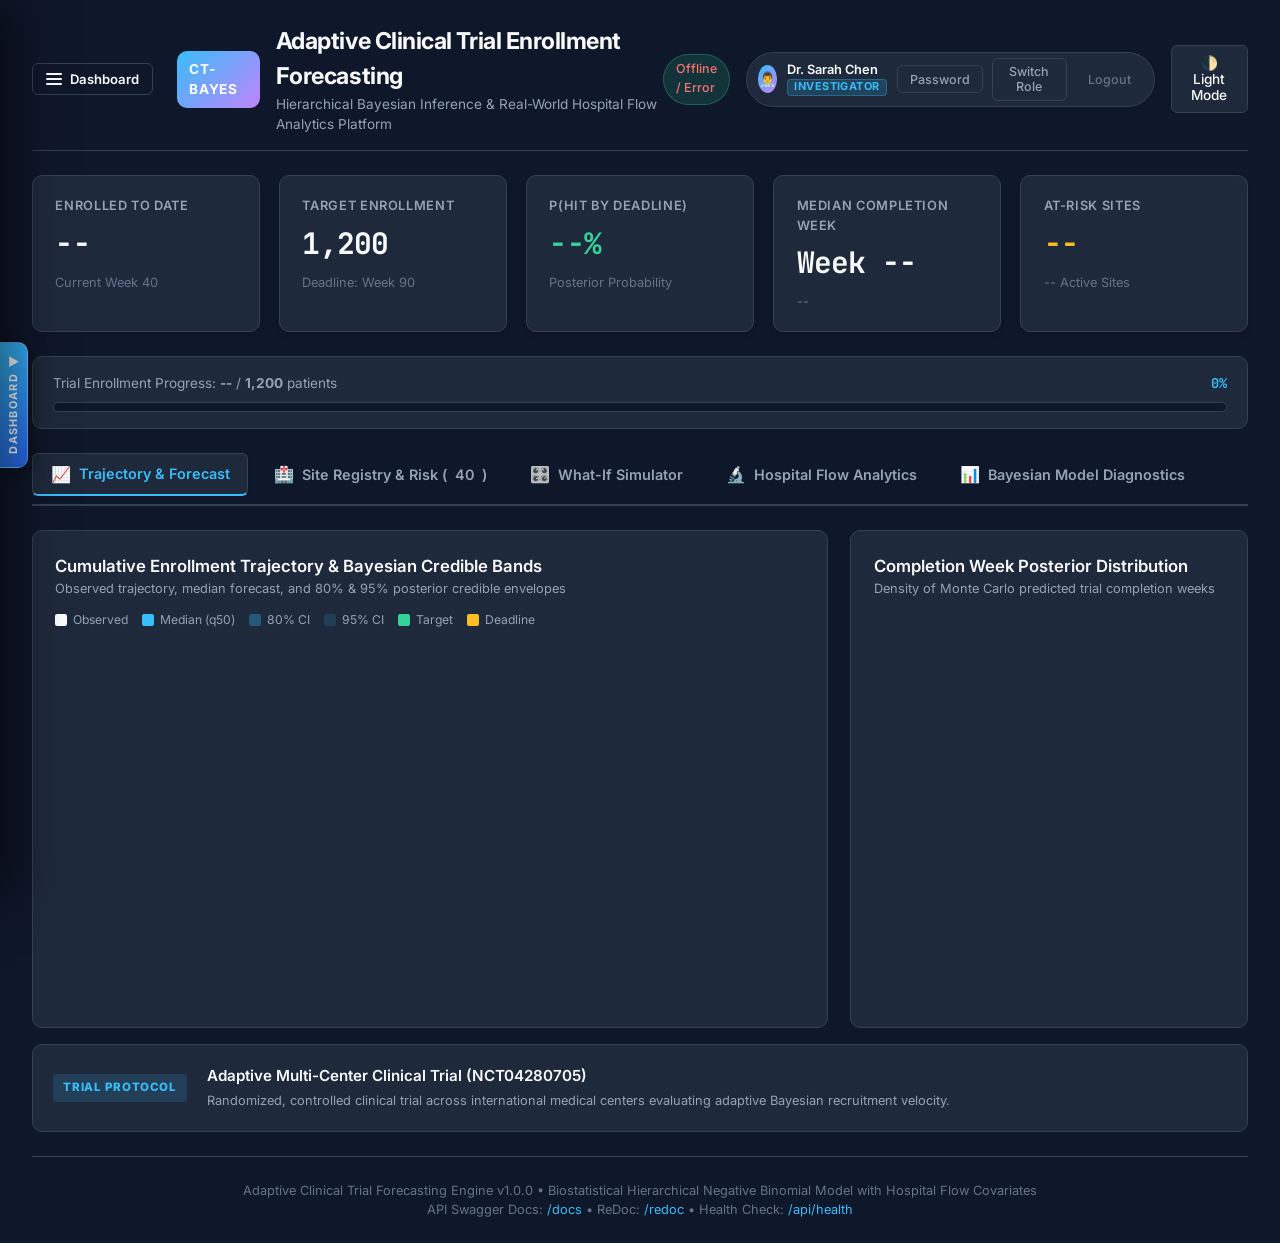
==== frontend/index.html @ 458a1736 "Add responsive sliding dashboard drawer in left corner with synchronized controls and micro-KPIs" ====
<!DOCTYPE html>
<html lang="en" data-theme="dark">
<head>
  <meta charset="UTF-8">
  <meta name="viewport" content="width=device-width, initial-scale=1.0">
  <title>Adaptive Clinical Trial Site Enrollment Forecasting Dashboard</title>
  <link rel="stylesheet" href="style.css">
  <link rel="preconnect" href="https://fonts.googleapis.com">
  <link rel="preconnect" href="https://fonts.gstatic.com" crossorigin>
  <link href="https://fonts.googleapis.com/css2?family=Inter:wght@300;400;500;600;700&family=JetBrains+Mono:wght@400;500;600&display=swap" rel="stylesheet">
</head>
<body>
  <!-- Floating Corner Tab on Left Edge of Viewport -->
  <button id="btn-edge-drawer" class="corner-drawer-tab" title="Open Sliding Dashboard (Left Corner)" aria-label="Open Sliding Dashboard">
    <span class="corner-tab-arrow">▶</span>
    <span class="corner-tab-text">DASHBOARD</span>
  </button>

  <!-- Sliding Drawer Backdrop Overlay -->
  <div id="sliding-drawer-backdrop" class="sliding-drawer-backdrop"></div>

  <!-- Sliding Left Corner Dashboard Drawer -->
  <aside id="sliding-dashboard" class="sliding-drawer" aria-label="Sliding Navigation and Control Dashboard">
    <!-- Drawer Header -->
    <div class="drawer-header">
      <div class="drawer-brand">
        <div class="logo-badge">CT-BAYES</div>
        <div>
          <h3>Control Dashboard</h3>
          <p class="drawer-sub">Adaptive Trial Analytics</p>
        </div>
      </div>
      <button id="btn-close-drawer" class="btn-close-drawer" title="Close Panel">&times;</button>
    </div>

    <!-- Scrollable Drawer Body -->
    <div class="drawer-scroll-body">
      <!-- Active User / Role Card -->
      <div class="drawer-user-card">
        <div class="drawer-user-info">
          <div class="drawer-user-avatar" id="drawer-user-avatar">👑</div>
          <div>
            <h4 id="drawer-user-name">Vijayaraj</h4>
            <span id="drawer-user-role" class="role-badge role-admin">👑 System Admin</span>
          </div>
        </div>
        <div class="drawer-user-actions">
          <button id="drawer-btn-switch-role" class="btn-chip" title="Cycle Account Role">Switch Role</button>
          <button id="drawer-btn-pwd" class="btn-chip" title="Change Password">Password</button>
          <button id="drawer-btn-ingest" class="btn-chip" style="display:none;" title="Ingest Weekly Batch">+ Ingest Batch</button>
        </div>
      </div>

      <!-- Quick Navigation Tabs -->
      <div class="drawer-section">
        <div class="drawer-section-title">Navigation Tabs</div>
        <nav class="drawer-nav">
          <button class="drawer-nav-item active" data-tab="tab-overview">
            <span class="nav-icon">📈</span>
            <span class="nav-label">Trajectory & Bayesian Forecast</span>
          </button>
          <button class="drawer-nav-item" data-tab="tab-sites">
            <span class="nav-icon">🏥</span>
            <span class="nav-label">Site Registry & Risk Analysis</span>
            <span class="drawer-nav-badge" id="drawer-nav-site-count">40</span>
          </button>
          <button class="drawer-nav-item" data-tab="tab-whatif">
            <span class="nav-icon">🎛️</span>
            <span class="nav-label">What-If Simulation Sandbox</span>
          </button>
          <button class="drawer-nav-item" data-tab="tab-hospital">
            <span class="nav-icon">🔬</span>
            <span class="nav-label">Hospital Flow Analytics</span>
          </button>
          <button class="drawer-nav-item" data-tab="tab-models">
            <span class="nav-icon">📊</span>
            <span class="nav-label">Bayesian Model Diagnostics</span>
          </button>
        </nav>
      </div>

      <!-- Trial Pulse Micro-KPIs -->
      <div class="drawer-section">
        <div class="drawer-section-title">Trial Pulse (Week 40)</div>
        <div class="drawer-kpis-grid">
          <div class="drawer-mini-kpi">
            <span class="mini-label">Enrolled to Date</span>
            <strong id="drawer-kpi-enrolled">--</strong>
          </div>
          <div class="drawer-mini-kpi">
            <span class="mini-label">Target (Week 90)</span>
            <strong id="drawer-kpi-target">1,200</strong>
          </div>
          <div class="drawer-mini-kpi">
            <span class="mini-label">P(Hit by Deadline)</span>
            <strong id="drawer-kpi-prob">--%</strong>
          </div>
          <div class="drawer-mini-kpi">
            <span class="mini-label">Median Completion</span>
            <strong id="drawer-kpi-comp-week">Week --</strong>
          </div>
          <div class="drawer-mini-kpi full-width">
            <span class="mini-label">At-Risk Clinical Sites</span>
            <strong id="drawer-kpi-risk-sites" style="color:var(--accent-red);">-- Sites</strong>
          </div>
        </div>
      </div>

      <!-- Quick Simulator Sliders (Synchronized) -->
      <div class="drawer-section" id="drawer-sim-section">
        <div class="drawer-section-title">
          <span>Quick Simulator</span>
          <span class="badge" id="drawer-scenario-tag">Status Quo</span>
        </div>
        <div class="drawer-slider-group">
          <div class="slider-label">
            <label for="drawer-slider-flow">Hospital Flow Shift</label>
            <span id="drawer-flow-val" class="slider-num">+0%</span>
          </div>
          <input type="range" id="drawer-slider-flow" min="-30" max="30" value="0" step="5">
        </div>
        <div class="drawer-slider-group">
          <div class="slider-label">
            <label for="drawer-slider-new-sites">New Sites</label>
            <span id="drawer-new-sites-val" class="slider-num">0 sites</span>
          </div>
          <input type="range" id="drawer-slider-new-sites" min="0" max="10" value="0" step="1">
        </div>
        <div class="drawer-presets">
          <button class="btn-chip drawer-preset-btn" data-flow="15" data-sites="0">+15% Surge</button>
          <button class="btn-chip drawer-preset-btn" data-flow="-20" data-sites="0">-20% Strain</button>
          <button class="btn-chip drawer-preset-btn" data-flow="0" data-sites="3">+3 Sites</button>
          <button class="btn-chip drawer-reset-btn" id="drawer-btn-reset">Reset</button>
        </div>
      </div>

      <!-- System & API Docs -->
      <div class="drawer-section">
        <div class="drawer-section-title">System & API Specs</div>
        <div class="drawer-links-list">
          <a href="/docs" target="_blank" class="drawer-link-item">
            <span>📖 Swagger API Documentation</span>
            <span class="ext-icon">↗</span>
          </a>
          <a href="/redoc" target="_blank" class="drawer-link-item">
            <span>📘 ReDoc Specification</span>
            <span class="ext-icon">↗</span>
          </a>
          <a href="/api/health" target="_blank" class="drawer-link-item">
            <span>🩺 Service Health Check</span>
            <span class="ext-icon">↗</span>
          </a>
          <a href="https://github.com/Vijayaraj21/Adaptive-Clinical-Trial-Site-Enrollment-Forecasting-" target="_blank" class="drawer-link-item">
            <span>🐙 GitHub Repository</span>
            <span class="ext-icon">↗</span>
          </a>
        </div>
      </div>
    </div>

    <!-- Drawer Footer -->
    <div class="drawer-footer">
      <button id="drawer-btn-theme" class="btn-outline btn-block btn-sm">🌓 Theme</button>
      <button id="drawer-btn-logout" class="btn-ghost btn-block btn-sm">Logout</button>
    </div>
  </aside>

  <div class="app-container">
    <!-- Top Header -->
    <header class="app-header">
      <div class="brand">
        <!-- Sliding Dashboard Toggle Button in Left Corner -->
        <button id="btn-toggle-drawer" class="btn-drawer-toggle" title="Open Sliding Dashboard (Left Corner)" aria-label="Toggle Sliding Dashboard">
          <span class="drawer-icon-bars">
            <span></span>
            <span></span>
            <span></span>
          </span>
          <span>Dashboard</span>
        </button>
        <div class="logo-badge">CT-BAYES</div>
        <div>
          <h1>Adaptive Clinical Trial Enrollment Forecasting</h1>
          <p class="subtitle">Hierarchical Bayesian Inference & Real-World Hospital Flow Analytics Platform</p>
        </div>
      </div>
      <div class="header-actions">
        <div id="system-badge" class="status-badge pulse">Connecting...</div>
        
        <!-- User & Management Auth Badge -->
        <div id="auth-header-section" class="auth-header-section">
          <div id="user-profile-badge" class="user-profile-badge" style="display:none;">
            <div class="avatar-wrap">
              <span id="user-avatar" class="user-avatar">👤</span>
            </div>
            <div class="user-info-text">
              <span id="user-display-name" class="user-display-name">Loading...</span>
              <span id="user-role-badge" class="role-badge role-user">Investigator</span>
            </div>
            <button id="btn-change-pwd" class="btn-sm btn-outline" title="Change Password">Password</button>
            <button id="btn-switch-role" class="btn-sm btn-outline" title="Switch User, Management, or Admin role">Switch Role</button>
            <button id="btn-logout" class="btn-sm btn-ghost" title="Sign out">Logout</button>
          </div>
          <button id="btn-open-login" class="btn-primary btn-sm">Sign In</button>
        </div>

        <button id="theme-toggle" class="btn-secondary" title="Toggle theme">
          <span class="icon">🌓</span> <span id="theme-text">Light Mode</span>
        </button>
      </div>
    </header>

    <!-- Top KPI Cards -->
    <section class="kpi-grid">
      <div class="kpi-card">
        <span class="kpi-label">Enrolled to Date</span>
        <div class="kpi-value" id="kpi-enrolled">--</div>
        <span class="kpi-sub" id="kpi-enrolled-sub">Current Week 40</span>
      </div>
      <div class="kpi-card">
        <span class="kpi-label">Target Enrollment</span>
        <div class="kpi-value" id="kpi-target">1,200</div>
        <span class="kpi-sub" id="kpi-deadline-sub">Deadline: Week 90</span>
      </div>
      <div class="kpi-card highlight-success">
        <span class="kpi-label">P(Hit by Deadline)</span>
        <div class="kpi-value" id="kpi-prob">--%</div>
        <span class="kpi-sub" id="kpi-prob-sub">Posterior Probability</span>
      </div>
      <div class="kpi-card">
        <span class="kpi-label">Median Completion Week</span>
        <div class="kpi-value" id="kpi-comp-week">Week --</div>
        <span class="kpi-sub" id="kpi-comp-delta">--</span>
      </div>
      <div class="kpi-card highlight-warning">
        <span class="kpi-label">At-Risk Sites</span>
        <div class="kpi-value" id="kpi-risk-sites">--</div>
        <span class="kpi-sub" id="kpi-active-sites">-- Active Sites</span>
      </div>
    </section>

    <!-- Overall Trial Progress Bar -->
    <section class="progress-section">
      <div class="progress-header">
        <span>Trial Enrollment Progress: <strong id="progress-enrolled-text">--</strong> / <strong id="progress-target-text">1,200</strong> patients</span>
        <span id="progress-percent-text" class="progress-pct">0%</span>
      </div>
      <div class="progress-bar-bg">
        <div id="progress-bar-fill" class="progress-bar-fill" style="width: 0%;"></div>
      </div>
    </section>

    <!-- Dashboard Tab Navigation Bar -->
    <nav class="dashboard-tabs">
      <button class="tab-btn active" data-tab="tab-overview">
        <span class="tab-icon">📈</span> Trajectory & Forecast
      </button>
      <button class="tab-btn" data-tab="tab-sites">
        <span class="tab-icon">🏥</span> Site Registry & Risk (<span id="tab-site-count">40</span>)
      </button>
      <button class="tab-btn" data-tab="tab-whatif">
        <span class="tab-icon">🎛️</span> What-If Simulator
      </button>
      <button class="tab-btn" data-tab="tab-hospital">
        <span class="tab-icon">🔬</span> Hospital Flow Analytics
      </button>
      <button class="tab-btn" data-tab="tab-models">
        <span class="tab-icon">📊</span> Bayesian Model Diagnostics
      </button>
    </nav>

    <!-- =========================================================================
         TAB 1: Trajectory & Forecast Overview
         ========================================================================= -->
    <div id="tab-overview" class="tab-content active">
      <!-- Main Charts Grid -->
      <section class="charts-grid">
        <!-- Fan Chart -->
        <div class="chart-card">
          <div class="card-header">
            <div>
              <h3>Cumulative Enrollment Trajectory & Bayesian Credible Bands</h3>
              <p class="chart-sub">Observed trajectory, median forecast, and 80% & 95% posterior credible envelopes</p>
            </div>
            <div class="chart-legend">
              <span class="legend-item"><span class="legend-color obs"></span>Observed</span>
              <span class="legend-item"><span class="legend-color q50"></span>Median (q50)</span>
              <span class="legend-item"><span class="legend-color band80"></span>80% CI</span>
              <span class="legend-item"><span class="legend-color band95"></span>95% CI</span>
              <span class="legend-item"><span class="legend-color target"></span>Target</span>
              <span class="legend-item"><span class="legend-color deadline"></span>Deadline</span>
            </div>
          </div>
          <div class="chart-container" id="fan-chart-container">
            <svg id="fan-chart-svg" viewBox="0 0 850 360" preserveAspectRatio="none"></svg>
          </div>
        </div>

        <!-- Completion Week Histogram -->
        <div class="chart-card">
          <div class="card-header">
            <div>
              <h3>Completion Week Posterior Distribution</h3>
              <p class="chart-sub">Density of Monte Carlo predicted trial completion weeks</p>
            </div>
          </div>
          <div class="chart-container" id="hist-chart-container">
            <svg id="hist-chart-svg" viewBox="0 0 450 360" preserveAspectRatio="none"></svg>
          </div>
        </div>
      </section>

      <!-- Protocol Metadata Ribbon -->
      <section class="protocol-card">
        <div class="protocol-badge">TRIAL PROTOCOL</div>
        <div class="protocol-info">
          <h4 id="protocol-title">Adaptive Multi-Center Clinical Trial (NCT04280705)</h4>
          <p id="protocol-desc">Randomized, controlled clinical trial across international medical centers evaluating adaptive Bayesian recruitment velocity.</p>
        </div>
        <div class="protocol-chips" id="protocol-countries-list">
          <!-- Filled dynamically -->
        </div>
      </section>
    </div>

    <!-- =========================================================================
         TAB 2: Site Registry & Performance Flags
         ========================================================================= -->
    <div id="tab-sites" class="tab-content">
      <!-- Summary Site Badges -->
      <div class="site-kpi-summary">
        <div class="site-kpi-pill">Total Sites: <strong id="site-stat-total">40</strong></div>
        <div class="site-kpi-pill success">Active: <strong id="site-stat-active">36</strong></div>
        <div class="site-kpi-pill warning">At-Risk: <strong id="site-stat-risk">--</strong></div>
        <div class="site-kpi-pill danger">Closed: <strong id="site-stat-closed">0</strong></div>
        <div class="site-kpi-pill neutral">Countries: <strong id="site-stat-countries">5</strong></div>
      </div>

      <section class="table-section">
        <div class="table-header">
          <div>
            <h3>Multi-Center Site Registry & Longitudinal Performance</h3>
            <p class="chart-sub">Click any site to inspect its individual 104-week longitudinal trajectory and flow covariates.</p>
          </div>
          <div class="table-filters">
            <input type="text" id="site-search" placeholder="Search site ID, country...">
            <select id="status-filter">
              <option value="ALL">All Statuses</option>
              <option value="HEALTHY">Healthy Only</option>
              <option value="AT_RISK">At-Risk Only</option>
              <option value="CLOSED">Closed Only</option>
            </select>
            <select id="country-filter">
              <option value="ALL">All Countries</option>
              <option value="USA">United States</option>
              <option value="CAN">Canada</option>
              <option value="GBR">United Kingdom</option>
              <option value="DEU">Germany</option>
              <option value="FRA">France</option>
            </select>
          </div>
        </div>
        <div class="table-wrapper">
          <table class="site-table">
            <thead>
              <tr>
                <th>Site ID</th>
                <th>Country</th>
                <th>Hospital Tier</th>
                <th>Enrolled</th>
                <th>Posterior Rate (80% CI)</th>
                <th>P(At Risk)</th>
                <th>Status</th>
                <th>Action</th>
              </tr>
            </thead>
            <tbody id="site-table-body">
              <tr><td colspan="8" class="text-center">Loading site profiles...</td></tr>
            </tbody>
          </table>
        </div>
      </section>
    </div>

    <!-- =========================================================================
         TAB 3: Policy Interventions & What-If Simulator
         ========================================================================= -->
    <div id="tab-whatif" class="tab-content">
      <section class="control-panel" id="sandbox-panel">
        <div class="panel-header">
          <div class="panel-title-wrap">
            <h3>Policy Interventions & What-If Simulation Sandbox</h3>
            <span class="role-pill" id="panel-role-pill">User View (Read-Only)</span>
          </div>
          <div class="panel-header-actions">
            <span class="badge" id="scenario-tag">Status Quo</span>
            <button id="btn-open-ingest" class="btn-sm btn-accent" style="display:none;" title="Management Only: Ingest new weekly site records">
              + Ingest Weekly Data
            </button>
          </div>
        </div>

        <!-- User Role Notice -->
        <div id="user-role-notice" class="role-notice-banner" style="display:none;">
          <span class="notice-icon">🔒</span>
          <span>
            <strong>Investigator View (Read-Only)</strong>: Simulation parameters and site closure interventions require <strong>Management Role</strong>. 
            <a href="#" id="link-switch-to-manager">Switch to Management Mode</a> to unlock live sandbox sliders.
          </span>
        </div>

        <!-- Quick Scenario Presets -->
        <div class="presets-bar">
          <span class="presets-title">Quick Scenarios:</span>
          <button class="btn-chip preset-btn" data-flow="15" data-sites="0" title="Simulate winter surge in patient flow">+15% Winter Flow</button>
          <button class="btn-chip preset-btn" data-flow="-20" data-sites="0" title="Simulate hospital strain / ICU crisis">-20% Capacity Strain</button>
          <button class="btn-chip preset-btn" data-flow="0" data-sites="3" title="Simulate onboarding 3 fast-track sites">+3 New Sites</button>
          <button class="btn-chip preset-btn" data-flow="10" data-sites="2" title="Combined intervention">+10% Flow & +2 Sites</button>
        </div>

        <div class="controls-grid" id="controls-grid">
          <div class="control-group">
            <label for="input-target">Target Enrollment</label>
            <input type="number" id="input-target" value="1200" min="200" max="5000" step="50">
          </div>
          <div class="control-group">
            <label for="input-deadline">Deadline (Week)</label>
            <input type="number" id="input-deadline" value="90" min="20" max="104" step="1">
          </div>
          <div class="control-group">
            <div class="slider-label">
              <label for="slider-flow">Hospital Patient Flow Shift</label>
              <span id="flow-val" class="slider-num">+0%</span>
            </div>
            <input type="range" id="slider-flow" min="-30" max="30" value="0" step="5">
          </div>
          <div class="control-group">
            <div class="slider-label">
              <label for="slider-new-sites">Add New Sites</label>
              <span id="new-sites-val" class="slider-num">0 sites</span>
            </div>
            <input type="range" id="slider-new-sites" min="0" max="10" value="0" step="1">
          </div>
          <div class="control-actions">
            <button id="btn-close-at-risk" class="btn-danger">Close At-Risk Sites</button>
            <button id="btn-reset" class="btn-secondary">Reset Interventions</button>
          </div>
        </div>

        <div id="whatif-delta-banner" class="whatif-banner" style="display:none;">
          <strong>Simulation Impact:</strong>
          <span id="delta-comp-text"></span> |
          <span id="delta-prob-text"></span>
        </div>
      </section>

      <!-- Comparison Cards -->
      <div class="comparison-grid">
        <div class="comparison-card">
          <h4>Status Quo (Baseline)</h4>
          <div class="comparison-stat">
            <span>P(Hit Deadline):</span>
            <strong id="compare-base-prob">--%</strong>
          </div>
          <div class="comparison-stat">
            <span>Completion Week:</span>
            <strong id="compare-base-week">Week --</strong>
          </div>
          <div class="comparison-stat">
            <span>Active Sites:</span>
            <strong id="compare-base-sites">--</strong>
          </div>
        </div>
        <div class="comparison-card highlight">
          <h4>Simulated Intervention Scenario</h4>
          <div class="comparison-stat">
            <span>P(Hit Deadline):</span>
            <strong id="compare-scen-prob">--%</strong>
          </div>
          <div class="comparison-stat">
            <span>Completion Week:</span>
            <strong id="compare-scen-week">Week --</strong>
          </div>
          <div class="comparison-stat">
            <span>Net Time Saved:</span>
            <strong id="compare-net-delta">--</strong>
          </div>
        </div>
      </div>
    </div>

    <!-- =========================================================================
         TAB 4: Hospital Flow & MIMIC Analytics
         ========================================================================= -->
    <div id="tab-hospital" class="tab-content">
      <div class="analytics-header">
        <div>
          <h3>Real-World Hospital Patient Flow Covariates</h3>
          <p class="chart-sub">Coupling electronic health record dynamics (MIMIC-IV volume proxies) with longitudinal trial accrual.</p>
        </div>
      </div>

      <div class="flow-kpi-grid">
        <div class="flow-kpi-card">
          <span class="flow-kpi-label">Eligible Patient Volume Correlation</span>
          <div class="flow-kpi-val">+0.152</div>
          <span class="flow-kpi-desc">Statistically significant positive coefficient ($\beta_{eligible} = 0.114$, 95% HDI [0.034, 0.184])</span>
        </div>
        <div class="flow-kpi-card">
          <span class="flow-kpi-label">Inpatient Bed Occupancy Proxy</span>
          <div class="flow-kpi-val">+0.062</div>
          <span class="flow-kpi-desc">Moderate positive correlation reflecting hospital capacity utilization</span>
        </div>
        <div class="flow-kpi-card">
          <span class="flow-kpi-label">Site Activation Delays</span>
          <div class="flow-kpi-val">8.0 wks</div>
          <span class="flow-kpi-desc">Median site contract/IRB ramp-up delay before first patient enrolled</span>
        </div>
      </div>

      <div class="figures-grid">
        <div class="figure-card">
          <h4>Longitudinal Enrollment Curves by Site</h4>
          <p class="figure-sub">Heterogeneous recruitment trajectories across 40 hospital trial centers</p>
          <img src="/reports/figures/eda_enrollment_curves.png" alt="Enrollment Curves" class="report-figure-img" onerror="this.parentElement.style.display='none'">
        </div>
        <div class="figure-card">
          <h4>Fourier Seasonality & Patient Flow Dynamics</h4>
          <p class="figure-sub">Harmonic seasonal waves aligned with hospital admission variations</p>
          <img src="/reports/figures/eda_seasonality_and_flow.png" alt="Seasonality & Flow" class="report-figure-img" onerror="this.parentElement.style.display='none'">
        </div>
        <div class="figure-card">
          <h4>Hospital Tier Recruitment Heterogeneity</h4>
          <p class="figure-sub">Distribution of recruitment velocity across Academic, Regional, and Specialized centers</p>
          <img src="/reports/figures/eda_site_heterogeneity.png" alt="Site Heterogeneity" class="report-figure-img" onerror="this.parentElement.style.display='none'">
        </div>
        <div class="figure-card">
          <h4>Eligible Patient Volume vs Enrolled Accrual</h4>
          <p class="figure-sub">Empirical scatter plot confirming positive covariate relationship</p>
          <img src="/reports/figures/eda_enrollment_vs_eligible.png" alt="Enrollment vs Volume" class="report-figure-img" onerror="this.parentElement.style.display='none'">
        </div>
      </div>
    </div>

    <!-- =========================================================================
         TAB 5: Bayesian Model Diagnostics & Backtesting
         ========================================================================= -->
    <div id="tab-models" class="tab-content">
      <div class="analytics-header">
        <div>
          <h3>Bayesian MCMC Convergence Diagnostics & Baseline Benchmarking</h3>
          <p class="chart-sub">Rigorous statistical validation: Gelman-Rubin $\hat{R} < 1.03$, Pareto-smoothed LOO-CV, and expanding-window backtesting.</p>
        </div>
      </div>

      <!-- MCMC Diagnostics Scorecards -->
      <div class="diagnostics-summary-grid">
        <div class="diag-card">
          <div class="diag-header">
            <h4>Model A: Full Hierarchical Bayesian</h4>
            <span class="diag-badge best">Rank 1 (Best)</span>
          </div>
          <div class="diag-stat-row"><span>Divergent Transitions:</span> <strong>0</strong></div>
          <div class="diag-stat-row"><span>Max $\hat{R}$ Convergence:</span> <strong>1.03</strong> (&lt; 1.05 threshold)</div>
          <div class="diag-stat-row"><span>Min Effective Sample Size:</span> <strong>128</strong> bulk</div>
          <div class="diag-stat-row"><span>ELPD LOO Score:</span> <strong>-707.67</strong> (Weight: 100%)</div>
          <div class="diag-stat-row"><span>$\beta_{eligible}$ HDI:</span> <strong>[0.034, 0.184]</strong></div>
        </div>

        <div class="diag-card">
          <div class="diag-header">
            <h4>Model B: No-Pooling Ablation</h4>
            <span class="diag-badge">Rank 2</span>
          </div>
          <div class="diag-stat-row"><span>Divergent Transitions:</span> <strong>3</strong></div>
          <div class="diag-stat-row"><span>Max $\hat{R}$ Convergence:</span> <strong>1.01</strong></div>
          <div class="diag-stat-row"><span>Min Effective Sample Size:</span> <strong>797</strong> bulk</div>
          <div class="diag-stat-row"><span>ELPD LOO Difference:</span> <strong>-0.87</strong></div>
          <div class="diag-stat-row"><span>$\beta_{eligible}$ HDI:</span> <strong>[0.043, 0.192]</strong></div>
        </div>

        <div class="diag-card">
          <div class="diag-header">
            <h4>Model C: No-Flow Covariates</h4>
            <span class="diag-badge">Rank 3</span>
          </div>
          <div class="diag-stat-row"><span>Divergent Transitions:</span> <strong>1</strong></div>
          <div class="diag-stat-row"><span>Max $\hat{R}$ Convergence:</span> <strong>1.01</strong></div>
          <div class="diag-stat-row"><span>Min Effective Sample Size:</span> <strong>952</strong> bulk</div>
          <div class="diag-stat-row"><span>ELPD LOO Difference:</span> <strong>-1.04</strong></div>
          <div class="diag-stat-row"><span>$\beta_{eligible}$ HDI:</span> <strong>[0.037, 0.188]</strong></div>
        </div>
      </div>

      <!-- Backtest Benchmark Table -->
      <section class="table-section">
        <div class="table-header">
          <div>
            <h4>Rolling Expanding-Window Backtest Performance</h4>
            <p class="chart-sub">Evaluation across forecast horizons (4, 8, 12, 26 weeks) and rolling origin weeks (30, 45, 60, 75).</p>
          </div>
        </div>
        <div class="table-wrapper">
          <table class="site-table">
            <thead>
              <tr>
                <th>Model Architecture</th>
                <th>MAE (Patients)</th>
                <th>RMSE</th>
                <th>MAPE (%)</th>
                <th>80% Coverage</th>
                <th>95% Coverage</th>
                <th>Completion Week Error</th>
              </tr>
            </thead>
            <tbody id="backtest-table-body">
              <tr>
                <td><strong>Hierarchical Bayesian (Full Flow)</strong></td>
                <td><strong>119.84</strong></td>
                <td><strong>145.05</strong></td>
                <td>4.17%</td>
                <td>56.0%</td>
                <td>81.0%</td>
                <td>23.5 wks</td>
              </tr>
              <tr>
                <td>Pooled Poisson Baseline</td>
                <td>115.02</td>
                <td>188.04</td>
                <td>4.04%</td>
                <td>94.0%</td>
                <td>94.0%</td>
                <td>22.5 wks</td>
              </tr>
              <tr>
                <td>XGBoost Lag Baseline</td>
                <td>123.70</td>
                <td>180.10</td>
                <td>4.81%</td>
                <td>81.0%</td>
                <td>100.0%</td>
                <td>22.5 wks</td>
              </tr>
              <tr>
                <td>Ablation: No Pooling</td>
                <td>166.04</td>
                <td>218.03</td>
                <td>5.41%</td>
                <td>88.0%</td>
                <td>94.0%</td>
                <td>22.5 wks</td>
              </tr>
              <tr>
                <td>Ablation: No Flow Covariates</td>
                <td>182.47</td>
                <td>254.17</td>
                <td>5.74%</td>
                <td>81.0%</td>
                <td>88.0%</td>
                <td>22.5 wks</td>
              </tr>
            </tbody>
          </table>
        </div>
      </section>

      <!-- Diagnostic Figures -->
      <div class="figures-grid">
        <div class="figure-card">
          <h4>Posterior Predictive Checks (PPC)</h4>
          <p class="figure-sub">Observed vs simulated data densities confirming negative-binomial calibration</p>
          <img src="/reports/figures/model_comparison_ppc.png" alt="PPC Comparison" class="report-figure-img" onerror="this.parentElement.style.display='none'">
        </div>
        <div class="figure-card">
          <h4>Backtest Horizon Evaluation Fan</h4>
          <p class="figure-sub">Longitudinal error envelopes across 4, 8, 12, and 26-week forecast steps</p>
          <img src="/reports/figures/backtest_metrics_fan.png" alt="Backtest Fan" class="report-figure-img" onerror="this.parentElement.style.display='none'">
        </div>
      </div>
    </div>

    <!-- Footer -->
    <footer class="app-footer">
      <p>Adaptive Clinical Trial Forecasting Engine v1.0.0 &bull; Biostatistical Hierarchical Negative Binomial Model with Hospital Flow Covariates</p>
      <p class="api-link">API Swagger Docs: <a href="/docs" target="_blank">/docs</a> &bull; ReDoc: <a href="/redoc" target="_blank">/redoc</a> &bull; Health Check: <a href="/api/health" target="_blank">/api/health</a></p>
    </footer>
  </div>

  <!-- =========================================================================
       MODALS
       ========================================================================= -->

  <!-- Site Detail Drawer/Modal -->
  <div id="site-detail-modal" class="modal-overlay" style="display:none;">
    <div class="modal-card">
      <div class="modal-header">
        <div class="modal-brand">
          <div class="logo-badge" id="modal-site-id">SITE</div>
          <div>
            <h2 id="modal-site-title">Site Profile & Longitudinal Flow</h2>
            <p class="subtitle" id="modal-site-meta">Country & Hospital Tier</p>
          </div>
        </div>
        <button id="btn-close-site-modal" class="btn-close">&times;</button>
      </div>

      <div class="site-modal-stats">
        <div class="mini-kpi">
          <span class="mini-kpi-label">Total Enrolled</span>
          <strong id="modal-site-enrolled">--</strong>
        </div>
        <div class="mini-kpi">
          <span class="mini-kpi-label">Enrolled at W40</span>
          <strong id="modal-site-w40">--</strong>
        </div>
        <div class="mini-kpi">
          <span class="mini-kpi-label">Active Weeks</span>
          <strong id="modal-site-active">--</strong>
        </div>
        <div class="mini-kpi">
          <span class="mini-kpi-label">Activation Week</span>
          <strong id="modal-site-activation">Week --</strong>
        </div>
      </div>

      <div class="chart-card" style="margin: 1.5rem 0;">
        <div class="card-header">
          <h4>Weekly Recruitment & Eligible Flow History (Weeks 1 - 104)</h4>
        </div>
        <div class="chart-container" style="height: 220px;">
          <svg id="site-history-svg" viewBox="0 0 700 200" preserveAspectRatio="none"></svg>
        </div>
      </div>

      <div class="form-actions" id="modal-site-actions">
        <button id="btn-modal-toggle-site" class="btn-danger">Close Site</button>
        <button id="btn-modal-dismiss" class="btn-secondary">Close Window</button>
      </div>
    </div>
  </div>

  <!-- Login Modal Overlay -->
  <div id="login-modal" class="modal-overlay" style="display:none;">
    <div class="modal-card">
      <div class="modal-header">
        <div class="modal-brand">
          <div class="logo-badge">CT-BAYES</div>
          <div>
            <h2>Portal Authentication</h2>
            <p class="subtitle">Select your role to access Adaptive Enrollment Forecasting</p>
          </div>
        </div>
        <button id="btn-close-login" class="btn-close" title="Close">&times;</button>
      </div>

      <!-- Quick Role Selection Cards -->
      <div class="role-cards-grid">
        <!-- Admin Role Card -->
        <div class="role-select-card role-card-admin" id="card-login-admin">
          <div class="role-card-top">
            <span class="role-card-icon">👑</span>
            <span class="role-badge role-admin">Admin Superuser</span>
          </div>
          <h4>System Administrator</h4>
          <p class="role-desc">Full superuser control for Vijayaraj & trial architects.</p>
          <ul class="role-features">
            <li>✔ Unrestricted What-If simulation engine</li>
            <li>✔ Real-time site closure & activation</li>
            <li>✔ Ingest new weekly site observation batches</li>
            <li>✔ Manage credentials & system configuration</li>
          </ul>
          <button id="btn-quick-login-admin" class="btn-gold btn-block">
            Sign In as Admin (Vijayaraj)
          </button>
        </div>

        <!-- Management Role Card -->
        <div class="role-select-card role-card-management" id="card-login-mgmt">
          <div class="role-card-top">
            <span class="role-card-icon">🛡️</span>
            <span class="role-badge role-mgmt">Management Access</span>
          </div>
          <h4>Trial Operations Director</h4>
          <p class="role-desc">For steering committees, study directors, and trial operations leads.</p>
          <ul class="role-features">
            <li>✔ Full What-If simulation sandbox</li>
            <li>✔ Hospital flow shift multipliers (&plusmn;30%)</li>
            <li>✔ Mid-trial site additions & early closures</li>
            <li>✔ Ingest new weekly site enrollment data</li>
          </ul>
          <button id="btn-quick-login-mgmt" class="btn-accent btn-block">
            Sign In as Management
          </button>
        </div>

        <!-- User Role Card -->
        <div class="role-select-card" id="card-login-user">
          <div class="role-card-top">
            <span class="role-card-icon">👨‍⚕️</span>
            <span class="role-badge role-user">User Access</span>
          </div>
          <h4>Clinical Investigator</h4>
          <p class="role-desc">Designed for site investigators and clinical research coordinators.</p>
          <ul class="role-features">
            <li>✔ View longitudinal Bayesian fan charts</li>
            <li>✔ Monitor completion week densities</li>
            <li>✔ Inspect site performance & risk scores</li>
            <li>🔒 Read-only view of policy interventions</li>
          </ul>
          <button id="btn-quick-login-user" class="btn-primary btn-block">
            Sign In as Investigator (User)
          </button>
        </div>
      </div>

      <!-- Manual Credential Form Divider -->
      <div class="form-divider">
        <span>or sign in with custom credentials</span>
      </div>

      <!-- Credential Form -->
      <form id="login-form" class="login-form" onsubmit="return false;">
        <div id="login-error" class="login-error-alert" style="display:none;"></div>
        
        <div class="form-row">
          <div class="form-group">
            <label for="login-username">Username</label>
            <input type="text" id="login-username" placeholder="e.g. admin or vijayaraj" required autocomplete="username">
          </div>
          <div class="form-group">
            <label for="login-password">Password</label>
            <input type="password" id="login-password" placeholder="Password" required autocomplete="current-password">
          </div>
        </div>

        <div class="form-hints">
          <span>Quick fill:</span>
          <button type="button" class="btn-chip chip-admin" id="chip-admin">👑 admin / admin123</button>
          <button type="button" class="btn-chip chip-admin" id="chip-vijayaraj">👑 vijayaraj / admin123</button>
          <button type="button" class="btn-chip" id="chip-manager">🛡️ manager / admin123</button>
          <button type="button" class="btn-chip" id="chip-user">👨‍⚕️ user / user123</button>
        </div>

        <div class="form-actions">
          <button type="submit" id="btn-submit-login" class="btn-primary">Authenticate & Enter</button>
          <button type="button" id="btn-cancel-login" class="btn-secondary">Continue as Guest (User View)</button>
        </div>
      </form>
    </div>
  </div>

  <!-- Change Password Modal -->
  <div id="change-pwd-modal" class="modal-overlay" style="display:none;">
    <div class="modal-card modal-card-sm">
      <div class="modal-header">
        <div class="modal-brand">
          <div class="logo-badge">KEY</div>
          <div>
            <h3>Change Password</h3>
            <p class="subtitle" id="pwd-modal-user-subtitle">Update account credentials</p>
          </div>
        </div>
        <button id="btn-close-pwd-modal" class="btn-close">&times;</button>
      </div>
      <form id="change-pwd-form" onsubmit="return false;">
        <div id="change-pwd-error" class="login-error-alert" style="display:none;"></div>
        <div class="form-group">
          <label for="pwd-old">Current Password</label>
          <input type="password" id="pwd-old" placeholder="Enter current password" required autocomplete="current-password">
        </div>
        <div class="form-group">
          <label for="pwd-new">New Password</label>
          <input type="password" id="pwd-new" placeholder="Enter new password (min 4 chars)" required minlength="4" autocomplete="new-password">
        </div>
        <div class="form-actions">
          <button type="submit" id="btn-submit-change-pwd" class="btn-primary">Update Password</button>
          <button type="button" id="btn-cancel-change-pwd" class="btn-secondary">Cancel</button>
        </div>
      </form>
    </div>
  </div>

  <!-- Weekly Data Ingestion Modal (Management Only) -->
  <div id="ingest-modal" class="modal-overlay" style="display:none;">
    <div class="modal-card modal-card-sm">
      <div class="modal-header">
        <div>
          <h3>Ingest Weekly Trial Batch</h3>
          <p class="subtitle">Management Only: Push new site observations into panel</p>
        </div>
        <button id="btn-close-ingest" class="btn-close">&times;</button>
      </div>
      <form id="ingest-form" onsubmit="return false;">
        <div class="form-group">
          <label for="ingest-site">Select Site</label>
          <select id="ingest-site" required>
            <option value="SITE_001">SITE_001 (USA - Academic Medical Center)</option>
            <option value="SITE_002">SITE_002 (USA - Regional Hospital)</option>
            <option value="SITE_003">SITE_003 (CAN - Academic Medical Center)</option>
            <option value="SITE_004">SITE_004 (GBR - Specialized Cancer Center)</option>
            <option value="SITE_005">SITE_005 (DEU - University Hospital)</option>
          </select>
        </div>
        <div class="form-row">
          <div class="form-group">
            <label for="ingest-week">Week Number</label>
            <input type="number" id="ingest-week" value="41" min="1" max="104" required>
          </div>
          <div class="form-group">
            <label for="ingest-enrolled">New Patients Enrolled</label>
            <input type="number" id="ingest-enrolled" value="4" min="0" max="50" required>
          </div>
        </div>
        <div class="form-group">
          <label for="ingest-volume">Eligible Patient Volume</label>
          <input type="number" id="ingest-volume" value="48" min="0" max="200" required>
        </div>
        <div id="ingest-status-msg" style="display:none; font-size:0.85rem; margin-bottom:1rem;"></div>
        <div class="form-actions">
          <button type="submit" id="btn-submit-ingest" class="btn-accent">Submit & Update Forecast</button>
          <button type="button" id="btn-cancel-ingest" class="btn-secondary">Cancel</button>
        </div>
      </form>
    </div>
  </div>

  <div id="toast" class="toast-notification"></div>
  <div id="tooltip" class="chart-tooltip"></div>
  <script src="app.js"></script>
</body>
</html>
---- frontend/style.css ----
:root {
  --bg-primary: #0f172a;
  --bg-secondary: #1e293b;
  --bg-card: #1e293b;
  --bg-hover: #334155;
  --text-primary: #f8fafc;
  --text-secondary: #94a3b8;
  --text-muted: #64748b;
  --border-color: #334155;
  
  --accent-blue: #38bdf8;
  --accent-teal: #2dd4bf;
  --accent-green: #34d399;
  --accent-amber: #fbbf24;
  --accent-red: #f87171;
  --accent-purple: #c084fc;
  
  --band-95: rgba(56, 189, 248, 0.15);
  --band-80: rgba(56, 189, 248, 0.32);
  --line-median: #38bdf8;
  --line-observed: #f8fafc;
  --line-target: #34d399;
  --line-deadline: #fbbf24;
  
  --font-main: 'Inter', -apple-system, BlinkMacSystemFont, sans-serif;
  --font-mono: 'JetBrains Mono', monospace;
  --radius-sm: 6px;
  --radius-md: 10px;
  --radius-lg: 14px;
}

[data-theme="light"] {
  --bg-primary: #f1f5f9;
  --bg-secondary: #ffffff;
  --bg-card: #ffffff;
  --bg-hover: #f8fafc;
  --text-primary: #0f172a;
  --text-secondary: #475569;
  --text-muted: #94a3b8;
  --border-color: #e2e8f0;
  
  --accent-blue: #0284c7;
  --accent-teal: #0d9488;
  --accent-green: #16a34a;
  --accent-amber: #d97706;
  --accent-red: #dc2626;
  --accent-purple: #9333ea;
  
  --band-95: rgba(2, 132, 199, 0.12);
  --band-80: rgba(2, 132, 199, 0.28);
  --line-median: #0284c7;
  --line-observed: #0f172a;
  --line-target: #16a34a;
  --line-deadline: #d97706;
}

* {
  box-sizing: border-box;
  margin: 0;
  padding: 0;
}

body {
  font-family: var(--font-main);
  background-color: var(--bg-primary);
  color: var(--text-primary);
  line-height: 1.5;
  transition: background-color 0.25s ease, color 0.25s ease;
  min-height: 100vh;
}

.app-container {
  max-width: 1440px;
  margin: 0 auto;
  padding: 1.5rem 2rem;
  display: flex;
  flex-direction: column;
  gap: 1.5rem;
}

/* Header */
.app-header {
  display: flex;
  justify-content: space-between;
  align-items: center;
  padding-bottom: 1rem;
  border-bottom: 1px solid var(--border-color);
}

.brand {
  display: flex;
  align-items: center;
  gap: 1rem;
}

.logo-badge {
  background: linear-gradient(135deg, var(--accent-blue), var(--accent-purple));
  color: white;
  font-weight: 700;
  font-size: 0.85rem;
  padding: 0.5rem 0.8rem;
  border-radius: var(--radius-md);
  letter-spacing: 0.05em;
}

.app-header h1 {
  font-size: 1.45rem;
  font-weight: 700;
  letter-spacing: -0.02em;
}

.subtitle {
  font-size: 0.85rem;
  color: var(--text-secondary);
}

.header-actions {
  display: flex;
  align-items: center;
  gap: 1rem;
}

.status-badge {
  font-size: 0.78rem;
  padding: 0.35rem 0.75rem;
  border-radius: 9999px;
  background-color: rgba(52, 211, 153, 0.15);
  color: var(--accent-green);
  border: 1px solid rgba(52, 211, 153, 0.3);
  font-weight: 500;
}

.status-badge.pulse {
  animation: pulse-glow 2s infinite;
}

@keyframes pulse-glow {
  0% { opacity: 0.8; }
  50% { opacity: 1; filter: drop-shadow(0 0 4px var(--accent-green)); }
  100% { opacity: 0.8; }
}

/* Buttons */
button {
  cursor: pointer;
  font-family: var(--font-main);
  font-size: 0.85rem;
  font-weight: 500;
  padding: 0.55rem 1rem;
  border-radius: var(--radius-sm);
  border: 1px solid transparent;
  transition: all 0.2s ease;
}

.btn-secondary {
  background-color: var(--bg-secondary);
  color: var(--text-primary);
  border-color: var(--border-color);
}

.btn-secondary:hover {
  background-color: var(--bg-hover);
}

.btn-danger {
  background-color: rgba(248, 113, 113, 0.15);
  color: var(--accent-red);
  border-color: rgba(248, 113, 113, 0.4);
}

.btn-danger:hover {
  background-color: var(--accent-red);
  color: white;
}

/* KPI Cards */
.kpi-grid {
  display: grid;
  grid-template-columns: repeat(auto-fit, minmax(210px, 1fr));
  gap: 1.2rem;
}

.kpi-card {
  background-color: var(--bg-card);
  border: 1px solid var(--border-color);
  border-radius: var(--radius-md);
  padding: 1.25rem 1.4rem;
  display: flex;
  flex-direction: column;
  gap: 0.4rem;
  box-shadow: 0 4px 6px -1px rgba(0, 0, 0, 0.1);
}

.kpi-label {
  font-size: 0.8rem;
  color: var(--text-secondary);
  text-transform: uppercase;
  letter-spacing: 0.05em;
  font-weight: 600;
}

.kpi-value {
  font-size: 1.85rem;
  font-weight: 700;
  font-family: var(--font-mono);
  letter-spacing: -0.03em;
}

.kpi-sub {
  font-size: 0.8rem;
  color: var(--text-muted);
}

.kpi-card.highlight-success .kpi-value {
  color: var(--accent-green);
}

.kpi-card.highlight-warning .kpi-value {
  color: var(--accent-amber);
}

/* Controls Panel */
.control-panel {
  background-color: var(--bg-card);
  border: 1px solid var(--border-color);
  border-radius: var(--radius-md);
  padding: 1.4rem 1.6rem;
  display: flex;
  flex-direction: column;
  gap: 1rem;
}

.panel-header {
  display: flex;
  justify-content: space-between;
  align-items: center;
}

.panel-header h3 {
  font-size: 1.05rem;
  font-weight: 600;
}

.badge {
  font-size: 0.75rem;
  font-weight: 600;
  padding: 0.25rem 0.65rem;
  border-radius: 9999px;
  background-color: rgba(56, 189, 248, 0.15);
  color: var(--accent-blue);
  border: 1px solid rgba(56, 189, 248, 0.3);
}

.controls-grid {
  display: grid;
  grid-template-columns: repeat(auto-fit, minmax(190px, 1fr)) auto;
  align-items: flex-end;
  gap: 1.2rem;
}

.control-group {
  display: flex;
  flex-direction: column;
  gap: 0.4rem;
}

.control-group label {
  font-size: 0.82rem;
  color: var(--text-secondary);
  font-weight: 500;
}

.slider-label {
  display: flex;
  justify-content: space-between;
  align-items: center;
}

.slider-num {
  font-size: 0.8rem;
  font-family: var(--font-mono);
  color: var(--accent-blue);
  font-weight: 600;
}

input[type="number"], select, input[type="text"] {
  background-color: var(--bg-primary);
  border: 1px solid var(--border-color);
  color: var(--text-primary);
  padding: 0.55rem 0.8rem;
  border-radius: var(--radius-sm);
  font-family: var(--font-main);
  font-size: 0.9rem;
}

input[type="range"] {
  accent-color: var(--accent-blue);
  cursor: pointer;
}

.control-actions {
  display: flex;
  gap: 0.6rem;
}

.whatif-banner {
  background: linear-gradient(90deg, rgba(56, 189, 248, 0.1), rgba(192, 132, 252, 0.1));
  border: 1px solid rgba(56, 189, 248, 0.3);
  padding: 0.75rem 1rem;
  border-radius: var(--radius-sm);
  font-size: 0.88rem;
  color: var(--text-primary);
}

/* Charts Grid */
.charts-grid {
  display: grid;
  grid-template-columns: 2fr 1fr;
  gap: 1.4rem;
}

@media (max-width: 1024px) {
  .charts-grid {
    grid-template-columns: 1fr;
  }
}

.chart-card {
  background-color: var(--bg-card);
  border: 1px solid var(--border-color);
  border-radius: var(--radius-md);
  padding: 1.4rem;
  display: flex;
  flex-direction: column;
  gap: 1rem;
}

.card-header {
  display: flex;
  justify-content: space-between;
  align-items: flex-start;
  flex-wrap: wrap;
  gap: 0.8rem;
}

.card-header h3 {
  font-size: 1.05rem;
  font-weight: 600;
}

.chart-sub {
  font-size: 0.8rem;
  color: var(--text-secondary);
}

.chart-legend {
  display: flex;
  flex-wrap: wrap;
  gap: 0.9rem;
  font-size: 0.76rem;
  color: var(--text-secondary);
}

.legend-item {
  display: flex;
  align-items: center;
  gap: 0.35rem;
}

.legend-color {
  display: inline-block;
  width: 12px;
  height: 12px;
  border-radius: 2px;
}

.legend-color.obs { background-color: var(--line-observed); }
.legend-color.q50 { background-color: var(--line-median); border: 1px dashed var(--line-median); }
.legend-color.band80 { background-color: var(--band-80); }
.legend-color.band95 { background-color: var(--band-95); }
.legend-color.target { background-color: var(--line-target); }
.legend-color.deadline { background-color: var(--line-deadline); }

.chart-container {
  width: 100%;
  height: 360px;
  position: relative;
}

.chart-container svg {
  width: 100%;
  height: 100%;
  overflow: visible;
}

/* SVG Chart Elements */
.axis-line {
  stroke: var(--border-color);
  stroke-width: 1;
}

.grid-line {
  stroke: var(--border-color);
  stroke-width: 0.7;
  stroke-dasharray: 4, 4;
  opacity: 0.6;
}

.axis-text {
  fill: var(--text-muted);
  font-size: 11px;
  font-family: var(--font-mono);
}

/* Site Table */
.table-section {
  background-color: var(--bg-card);
  border: 1px solid var(--border-color);
  border-radius: var(--radius-md);
  padding: 1.4rem;
  display: flex;
  flex-direction: column;
  gap: 1rem;
}

.table-header {
  display: flex;
  justify-content: space-between;
  align-items: center;
  flex-wrap: wrap;
  gap: 1rem;
}

.table-filters {
  display: flex;
  gap: 0.8rem;
}

.table-wrapper {
  overflow-x: auto;
}

.site-table {
  width: 100%;
  border-collapse: collapse;
  font-size: 0.85rem;
  text-align: left;
}

.site-table th {
  padding: 0.75rem 1rem;
  border-bottom: 2px solid var(--border-color);
  color: var(--text-secondary);
  font-weight: 600;
  text-transform: uppercase;
  font-size: 0.75rem;
  letter-spacing: 0.05em;
}

.site-table td {
  padding: 0.75rem 1rem;
  border-bottom: 1px solid var(--border-color);
}

.site-table tr:hover {
  background-color: var(--bg-hover);
  cursor: pointer;
}

.status-pill {
  font-size: 0.72rem;
  font-weight: 600;
  padding: 0.25rem 0.6rem;
  border-radius: 9999px;
  text-transform: uppercase;
}

.status-pill.healthy {
  background-color: rgba(52, 211, 153, 0.15);
  color: var(--accent-green);
  border: 1px solid rgba(52, 211, 153, 0.3);
}

.status-pill.at_risk {
  background-color: rgba(251, 191, 36, 0.15);
  color: var(--accent-amber);
  border: 1px solid rgba(251, 191, 36, 0.3);
}

.status-pill.closed {
  background-color: rgba(248, 113, 113, 0.15);
  color: var(--accent-red);
  border: 1px solid rgba(248, 113, 113, 0.3);
}

/* Tooltip */
.chart-tooltip {
  position: absolute;
  pointer-events: none;
  background-color: var(--bg-secondary);
  color: var(--text-primary);
  border: 1px solid var(--border-color);
  border-radius: var(--radius-sm);
  padding: 0.5rem 0.8rem;
  font-size: 0.8rem;
  font-family: var(--font-mono);
  box-shadow: 0 10px 15px -3px rgba(0, 0, 0, 0.3);
  display: none;
  z-index: 100;
}

/* Footer */
.app-footer {
  text-align: center;
  font-size: 0.8rem;
  color: var(--text-muted);
  padding-top: 1.5rem;
  border-top: 1px solid var(--border-color);
}

.api-link a {
  color: var(--accent-blue);
  text-decoration: none;
}

/* ==========================================================================
   User & Management Authentication & Role Views
   ========================================================================== */

/* Auth Header Section */
.auth-header-section {
  display: flex;
  align-items: center;
  gap: 0.75rem;
}

.user-profile-badge {
  display: flex;
  align-items: center;
  gap: 0.6rem;
  background-color: var(--bg-card);
  border: 1px solid var(--border-color);
  padding: 0.3rem 0.65rem;
  border-radius: 9999px;
  box-shadow: 0 1px 3px rgba(0, 0, 0, 0.1);
}

.avatar-wrap {
  width: 28px;
  height: 28px;
  border-radius: 50%;
  background: linear-gradient(135deg, var(--accent-blue), var(--accent-purple));
  display: flex;
  align-items: center;
  justify-content: center;
  font-size: 0.85rem;
}

.user-info-text {
  display: flex;
  flex-direction: column;
  line-height: 1.1;
  text-align: left;
}

.user-display-name {
  font-size: 0.8rem;
  font-weight: 600;
  color: var(--text-primary);
}

.role-badge {
  font-size: 0.68rem;
  font-weight: 700;
  text-transform: uppercase;
  letter-spacing: 0.04em;
  padding: 0.1rem 0.4rem;
  border-radius: 4px;
  display: inline-block;
  margin-top: 2px;
}

.role-user {
  background-color: rgba(56, 189, 248, 0.18);
  color: var(--accent-blue);
  border: 1px solid rgba(56, 189, 248, 0.3);
}

.role-mgmt {
  background-color: rgba(192, 132, 252, 0.22);
  color: var(--accent-purple);
  border: 1px solid rgba(192, 132, 252, 0.4);
}

.role-admin {
  background-color: rgba(245, 158, 11, 0.22);
  color: #fbbf24;
  border: 1px solid rgba(245, 158, 11, 0.45);
}

.btn-sm {
  padding: 0.35rem 0.75rem;
  font-size: 0.78rem;
  border-radius: var(--radius-sm);
  cursor: pointer;
  transition: all 0.2s ease;
  font-family: inherit;
}

.btn-outline {
  background: transparent;
  border: 1px solid var(--border-color);
  color: var(--text-secondary);
}

.btn-outline:hover {
  background-color: var(--bg-hover);
  color: var(--text-primary);
}

.btn-ghost {
  background: transparent;
  border: none;
  color: var(--text-muted);
}

.btn-ghost:hover {
  color: var(--accent-red);
}

.btn-accent {
  background: linear-gradient(135deg, var(--accent-purple), #9333ea);
  color: #ffffff;
  border: none;
  font-weight: 600;
  cursor: pointer;
}

.btn-accent:hover {
  opacity: 0.92;
  transform: translateY(-1px);
}

.btn-block {
  width: 100%;
}

/* Control Panel Role State */
.panel-title-wrap {
  display: flex;
  align-items: center;
  gap: 0.75rem;
  flex-wrap: wrap;
}

.panel-header-actions {
  display: flex;
  align-items: center;
  gap: 0.75rem;
}

.role-pill {
  font-size: 0.72rem;
  font-weight: 600;
  padding: 0.2rem 0.6rem;
  border-radius: 9999px;
  background-color: rgba(56, 189, 248, 0.15);
  color: var(--accent-blue);
  border: 1px solid rgba(56, 189, 248, 0.25);
}

.role-pill.mgmt {
  background-color: rgba(192, 132, 252, 0.18);
  color: var(--accent-purple);
  border-color: rgba(192, 132, 252, 0.35);
}

.role-pill.admin {
  background-color: rgba(245, 158, 11, 0.2);
  color: #fbbf24;
  border-color: rgba(245, 158, 11, 0.45);
}

.role-notice-banner {
  background-color: rgba(56, 189, 248, 0.08);
  border-left: 3px solid var(--accent-blue);
  border-radius: 4px;
  padding: 0.6rem 0.9rem;
  margin-bottom: 1.2rem;
  font-size: 0.85rem;
  color: var(--text-secondary);
  display: flex;
  align-items: center;
  gap: 0.6rem;
}

.role-notice-banner a {
  color: var(--accent-blue);
  text-decoration: underline;
  cursor: pointer;
}

/* Disabled User State for Sandbox */
.sandbox-disabled {
  opacity: 0.6;
  pointer-events: none;
  filter: grayscale(0.2);
}

.user-view-pill {
  opacity: 0.75;
  cursor: not-allowed;
}

/* Modal Overlay & Card */
.modal-overlay {
  position: fixed;
  inset: 0;
  background-color: rgba(15, 23, 42, 0.78);
  backdrop-filter: blur(6px);
  z-index: 1000;
  display: flex;
  align-items: center;
  justify-content: center;
  padding: 1.5rem;
  animation: fadeIn 0.2s ease-out;
}

@keyframes fadeIn {
  from { opacity: 0; transform: scale(0.98); }
  to { opacity: 1; transform: scale(1); }
}

.modal-card {
  background-color: var(--bg-card);
  border: 1px solid var(--border-color);
  border-radius: var(--radius-lg);
  max-width: 900px;
  width: 100%;
  padding: 2rem;
  box-shadow: 0 25px 50px -12px rgba(0, 0, 0, 0.4);
  max-height: 90vh;
  overflow-y: auto;
}

.modal-card-sm {
  max-width: 480px;
}

.modal-header {
  display: flex;
  justify-content: space-between;
  align-items: flex-start;
  margin-bottom: 1.5rem;
  border-bottom: 1px solid var(--border-color);
  padding-bottom: 1rem;
}

.modal-brand {
  display: flex;
  align-items: center;
  gap: 1rem;
}

.modal-brand h2 {
  font-size: 1.35rem;
  font-weight: 700;
  color: var(--text-primary);
}

.btn-close {
  background: transparent;
  border: none;
  font-size: 1.75rem;
  color: var(--text-muted);
  cursor: pointer;
  line-height: 1;
}

.btn-close:hover {
  color: var(--text-primary);
}

/* Role Selection Cards */
.role-cards-grid {
  display: grid;
  grid-template-columns: repeat(3, 1fr);
  gap: 1.1rem;
  margin-bottom: 1.5rem;
}

@media (max-width: 860px) {
  .role-cards-grid {
    grid-template-columns: 1fr;
  }
}

.role-select-card {
  background-color: var(--bg-primary);
  border: 1.5px solid var(--border-color);
  border-radius: var(--radius-md);
  padding: 1.5rem;
  display: flex;
  flex-direction: column;
  transition: all 0.25s ease;
}

.role-select-card:hover {
  border-color: var(--accent-blue);
  transform: translateY(-2px);
  box-shadow: 0 10px 20px -5px rgba(56, 189, 248, 0.15);
}

.role-card-management:hover {
  border-color: var(--accent-purple);
  box-shadow: 0 10px 20px -5px rgba(192, 132, 252, 0.18);
}

.role-card-admin {
  border-color: rgba(245, 158, 11, 0.35);
}

.role-card-admin:hover {
  border-color: #f59e0b;
  box-shadow: 0 10px 22px -4px rgba(245, 158, 11, 0.25);
}

.btn-gold {
  background: linear-gradient(135deg, #f59e0b, #d97706);
  color: #0f172a;
  font-weight: 700;
  border: none;
  cursor: pointer;
}

.btn-gold:hover {
  opacity: 0.94;
  transform: translateY(-1px);
}

.btn-chip.chip-admin {
  border-color: rgba(245, 158, 11, 0.45);
  color: #fbbf24;
}

.btn-chip.chip-admin:hover {
  background-color: rgba(245, 158, 11, 0.15);
}

.role-card-top {
  display: flex;
  justify-content: space-between;
  align-items: center;
  margin-bottom: 0.75rem;
}

.role-card-icon {
  font-size: 2rem;
}

.role-select-card h4 {
  font-size: 1.1rem;
  font-weight: 700;
  margin-bottom: 0.4rem;
}

.role-desc {
  font-size: 0.8rem;
  color: var(--text-secondary);
  margin-bottom: 1rem;
  flex-grow: 1;
}

.role-features {
  list-style: none;
  margin-bottom: 1.25rem;
  display: flex;
  flex-direction: column;
  gap: 0.4rem;
  font-size: 0.8rem;
  color: var(--text-secondary);
}

.role-features li {
  display: flex;
  align-items: center;
  gap: 0.4rem;
}

/* Form Styles */
.form-divider {
  display: flex;
  align-items: center;
  text-align: center;
  margin: 1.25rem 0;
  color: var(--text-muted);
  font-size: 0.75rem;
  text-transform: uppercase;
  letter-spacing: 0.05em;
}

.form-divider::before,
.form-divider::after {
  content: '';
  flex: 1;
  border-bottom: 1px solid var(--border-color);
}

.form-divider span {
  padding: 0 0.75rem;
}

.login-form {
  display: flex;
  flex-direction: column;
  gap: 1rem;
}

.form-row {
  display: grid;
  grid-template-columns: 1fr 1fr;
  gap: 1rem;
}

.form-group {
  display: flex;
  flex-direction: column;
  gap: 0.4rem;
}

.form-group label {
  font-size: 0.8rem;
  font-weight: 600;
  color: var(--text-secondary);
}

.form-group input,
.form-group select {
  background-color: var(--bg-primary);
  border: 1px solid var(--border-color);
  color: var(--text-primary);
  padding: 0.6rem 0.8rem;
  border-radius: var(--radius-sm);
  font-family: inherit;
  font-size: 0.9rem;
  transition: border-color 0.2s;
}

.form-group input:focus,
.form-group select:focus {
  outline: none;
  border-color: var(--accent-blue);
}

.form-hints {
  display: flex;
  align-items: center;
  gap: 0.5rem;
  font-size: 0.75rem;
  color: var(--text-muted);
  flex-wrap: wrap;
}

.btn-chip {
  background-color: var(--bg-hover);
  border: 1px solid var(--border-color);
  color: var(--accent-teal);
  padding: 0.2rem 0.5rem;
  border-radius: 4px;
  font-size: 0.72rem;
  font-family: var(--font-mono);
  cursor: pointer;
}

.btn-chip:hover {
  background-color: var(--accent-teal);
  color: #0f172a;
}

.form-actions {
  display: flex;
  gap: 0.75rem;
  margin-top: 0.5rem;
  justify-content: flex-end;
}

.login-error-alert {
  background-color: rgba(248, 113, 113, 0.15);
  border: 1px solid rgba(248, 113, 113, 0.4);
  color: var(--accent-red);
  padding: 0.6rem 0.9rem;
  border-radius: var(--radius-sm);
  font-size: 0.85rem;
}

/* Toast Notifications */
.toast-notification {
  position: fixed;
  bottom: 24px;
  right: 24px;
  background-color: var(--bg-secondary);
  border: 1px solid var(--border-color);
  color: var(--text-primary);
  padding: 0.8rem 1.2rem;
  border-radius: var(--radius-md);
  box-shadow: 0 10px 25px -5px rgba(0, 0, 0, 0.5);
  font-size: 0.88rem;
  font-weight: 500;
  display: none;
  z-index: 2000;
  animation: slideUp 0.25s ease-out;
}

@keyframes slideUp {
  from { transform: translateY(20px); opacity: 0; }
  to { transform: translateY(0); opacity: 1; }
}

/* ==========================================================================
   Comprehensive Dashboard Tabs, Progress & Multi-View Analytics
   ========================================================================== */

/* Overall Progress Bar */
.progress-section {
  background-color: var(--bg-card);
  border: 1px solid var(--border-color);
  border-radius: var(--radius-md);
  padding: 1rem 1.25rem;
  display: flex;
  flex-direction: column;
  gap: 0.5rem;
}

.progress-header {
  display: flex;
  justify-content: space-between;
  align-items: center;
  font-size: 0.85rem;
  color: var(--text-secondary);
}

.progress-pct {
  font-weight: 700;
  font-family: var(--font-mono);
  color: var(--accent-blue);
}

.progress-bar-bg {
  width: 100%;
  height: 10px;
  background-color: var(--bg-primary);
  border-radius: 9999px;
  overflow: hidden;
  border: 1px solid var(--border-color);
}

.progress-bar-fill {
  height: 100%;
  background: linear-gradient(90deg, var(--accent-blue), var(--accent-teal));
  border-radius: 9999px;
  transition: width 0.6s cubic-bezier(0.4, 0, 0.2, 1);
}

/* Dashboard Tab Bar */
.dashboard-tabs {
  display: flex;
  align-items: center;
  gap: 0.5rem;
  border-bottom: 2px solid var(--border-color);
  padding-bottom: 0.5rem;
  overflow-x: auto;
}

.tab-btn {
  background: transparent;
  border: none;
  color: var(--text-secondary);
  font-family: inherit;
  font-size: 0.9rem;
  font-weight: 600;
  padding: 0.65rem 1.1rem;
  border-radius: var(--radius-sm);
  cursor: pointer;
  display: flex;
  align-items: center;
  gap: 0.5rem;
  transition: all 0.2s ease;
  white-space: nowrap;
}

.tab-btn:hover {
  background-color: var(--bg-hover);
  color: var(--text-primary);
}

.tab-btn.active {
  background-color: var(--bg-card);
  color: var(--accent-blue);
  box-shadow: 0 2px 4px rgba(0, 0, 0, 0.1);
  border: 1px solid var(--border-color);
  border-bottom: 2px solid var(--accent-blue);
}

.tab-icon {
  font-size: 1rem;
}

.tab-content {
  display: none;
  animation: fadeIn 0.2s ease-out;
}

.tab-content.active {
  display: block;
}

/* Protocol Ribbon */
.protocol-card {
  background-color: var(--bg-card);
  border: 1px solid var(--border-color);
  border-radius: var(--radius-md);
  padding: 1.25rem;
  display: flex;
  align-items: center;
  gap: 1.25rem;
  flex-wrap: wrap;
  margin-top: 1rem;
}

.protocol-badge {
  background-color: rgba(56, 189, 248, 0.15);
  color: var(--accent-blue);
  font-size: 0.72rem;
  font-weight: 800;
  letter-spacing: 0.05em;
  padding: 0.35rem 0.65rem;
  border-radius: 4px;
}

.protocol-info {
  flex: 1;
  min-width: 280px;
}

.protocol-info h4 {
  font-size: 0.95rem;
  font-weight: 600;
  color: var(--text-primary);
  margin-bottom: 0.2rem;
}

.protocol-info p {
  font-size: 0.8rem;
  color: var(--text-secondary);
}

.protocol-chips {
  display: flex;
  gap: 0.4rem;
  flex-wrap: wrap;
}

.protocol-chip {
  background-color: var(--bg-primary);
  border: 1px solid var(--border-color);
  padding: 0.2rem 0.5rem;
  border-radius: 4px;
  font-size: 0.75rem;
  color: var(--text-secondary);
}

/* Site KPI Summary Pills */
.site-kpi-summary {
  display: flex;
  gap: 0.75rem;
  flex-wrap: wrap;
  margin-bottom: 1.25rem;
}

.site-kpi-pill {
  background-color: var(--bg-card);
  border: 1px solid var(--border-color);
  border-radius: 9999px;
  padding: 0.35rem 0.85rem;
  font-size: 0.82rem;
  color: var(--text-secondary);
}

.site-kpi-pill.success {
  border-color: rgba(52, 211, 153, 0.4);
  color: var(--accent-green);
}

.site-kpi-pill.warning {
  border-color: rgba(251, 191, 36, 0.4);
  color: var(--accent-amber);
}

.site-kpi-pill.danger {
  border-color: rgba(248, 113, 113, 0.4);
  color: var(--accent-red);
}

/* Quick Presets Bar */
.presets-bar {
  display: flex;
  align-items: center;
  gap: 0.6rem;
  margin-bottom: 1.25rem;
  flex-wrap: wrap;
}

.presets-title {
  font-size: 0.8rem;
  font-weight: 600;
  color: var(--text-secondary);
}

.preset-btn {
  background-color: var(--bg-primary);
  color: var(--text-primary);
  border: 1px solid var(--border-color);
  padding: 0.35rem 0.75rem;
  font-size: 0.78rem;
  transition: all 0.2s ease;
}

.preset-btn:hover {
  background-color: var(--accent-blue);
  color: #0f172a;
}

/* Comparison Cards Grid */
.comparison-grid {
  display: grid;
  grid-template-columns: 1fr 1fr;
  gap: 1.25rem;
  margin-top: 1.5rem;
}

@media (max-width: 680px) {
  .comparison-grid {
    grid-template-columns: 1fr;
  }
}

.comparison-card {
  background-color: var(--bg-card);
  border: 1px solid var(--border-color);
  border-radius: var(--radius-md);
  padding: 1.25rem;
  display: flex;
  flex-direction: column;
  gap: 0.75rem;
}

.comparison-card.highlight {
  border-color: var(--accent-purple);
  box-shadow: 0 4px 15px -3px rgba(192, 132, 252, 0.15);
}

.comparison-card h4 {
  font-size: 0.95rem;
  font-weight: 700;
  border-bottom: 1px solid var(--border-color);
  padding-bottom: 0.5rem;
}

.comparison-stat {
  display: flex;
  justify-content: space-between;
  align-items: center;
  font-size: 0.85rem;
  color: var(--text-secondary);
}

.comparison-stat strong {
  font-size: 1rem;
  color: var(--text-primary);
  font-family: var(--font-mono);
}

/* Analytics & Flow KPI Cards */
.analytics-header {
  margin-bottom: 1.25rem;
}

.flow-kpi-grid {
  display: grid;
  grid-template-columns: repeat(auto-fit, minmax(260px, 1fr));
  gap: 1.25rem;
  margin-bottom: 1.5rem;
}

.flow-kpi-card {
  background-color: var(--bg-card);
  border: 1px solid var(--border-color);
  border-radius: var(--radius-md);
  padding: 1.25rem;
  display: flex;
  flex-direction: column;
  gap: 0.4rem;
}

.flow-kpi-label {
  font-size: 0.8rem;
  color: var(--text-secondary);
  font-weight: 600;
}

.flow-kpi-val {
  font-size: 1.6rem;
  font-weight: 700;
  font-family: var(--font-mono);
  color: var(--accent-teal);
}

.flow-kpi-desc {
  font-size: 0.75rem;
  color: var(--text-muted);
  line-height: 1.35;
}

/* Figures Grid */
.figures-grid {
  display: grid;
  grid-template-columns: 1fr 1fr;
  gap: 1.5rem;
  margin-top: 1.5rem;
}

@media (max-width: 850px) {
  .figures-grid {
    grid-template-columns: 1fr;
  }
}

.figure-card {
  background-color: var(--bg-card);
  border: 1px solid var(--border-color);
  border-radius: var(--radius-md);
  padding: 1.25rem;
  display: flex;
  flex-direction: column;
}

.figure-card h4 {
  font-size: 0.95rem;
  font-weight: 600;
  color: var(--text-primary);
  margin-bottom: 0.2rem;
}

.figure-sub {
  font-size: 0.78rem;
  color: var(--text-secondary);
  margin-bottom: 1rem;
}

.report-figure-img {
  width: 100%;
  height: auto;
  border-radius: var(--radius-sm);
  border: 1px solid var(--border-color);
  background-color: #ffffff;
}

/* Diagnostics Cards */
.diagnostics-summary-grid {
  display: grid;
  grid-template-columns: repeat(auto-fit, minmax(280px, 1fr));
  gap: 1.25rem;
  margin-bottom: 1.5rem;
}

.diag-card {
  background-color: var(--bg-card);
  border: 1px solid var(--border-color);
  border-radius: var(--radius-md);
  padding: 1.25rem;
  display: flex;
  flex-direction: column;
  gap: 0.6rem;
}

.diag-header {
  display: flex;
  justify-content: space-between;
  align-items: center;
  border-bottom: 1px solid var(--border-color);
  padding-bottom: 0.5rem;
}

.diag-header h4 {
  font-size: 0.9rem;
  font-weight: 700;
}

.diag-badge {
  font-size: 0.7rem;
  font-weight: 700;
  padding: 0.15rem 0.5rem;
  border-radius: 4px;
  background-color: rgba(148, 163, 184, 0.2);
  color: var(--text-secondary);
}

.diag-badge.best {
  background-color: rgba(52, 211, 153, 0.2);
  color: var(--accent-green);
  border: 1px solid rgba(52, 211, 153, 0.4);
}

.diag-stat-row {
  display: flex;
  justify-content: space-between;
  align-items: center;
  font-size: 0.8rem;
  color: var(--text-secondary);
}

.diag-stat-row strong {
  color: var(--text-primary);
  font-family: var(--font-mono);
}

/* Site Detail Modal Stats */
.site-modal-stats {
  display: grid;
  grid-template-columns: repeat(4, 1fr);
  gap: 1rem;
  margin-top: 1rem;
}

@media (max-width: 600px) {
  .site-modal-stats {
    grid-template-columns: 1fr 1fr;
  }
}

.mini-kpi {
  background-color: var(--bg-primary);
  border: 1px solid var(--border-color);
  border-radius: var(--radius-sm);
  padding: 0.75rem;
  display: flex;
  flex-direction: column;
  gap: 0.25rem;
}

.mini-kpi-label {
  font-size: 0.72rem;
  color: var(--text-muted);
}

.mini-kpi strong {
  font-size: 1.1rem;
  font-family: var(--font-mono);
  color: var(--text-primary);
}

/* ==========================================================================
   Sliding Left Dashboard Drawer & Corner Controls
   ========================================================================== */

/* Header Drawer Toggle Button in Left Brand Area */
.btn-drawer-toggle {
  display: inline-flex;
  align-items: center;
  gap: 0.5rem;
  background-color: var(--bg-primary);
  border: 1px solid var(--border-color);
  color: var(--text-primary);
  padding: 0.45rem 0.8rem;
  border-radius: var(--radius-sm);
  font-size: 0.82rem;
  font-weight: 600;
  cursor: pointer;
  transition: all 0.2s ease;
  user-select: none;
  margin-right: 0.5rem;
}

.btn-drawer-toggle:hover {
  background-color: var(--bg-hover);
  border-color: var(--accent-blue);
  color: var(--accent-blue);
  transform: translateY(-1px);
}

.drawer-icon-bars {
  display: flex;
  flex-direction: column;
  justify-content: space-between;
  width: 16px;
  height: 12px;
}

.drawer-icon-bars span {
  display: block;
  height: 2px;
  width: 100%;
  background-color: currentColor;
  border-radius: 2px;
  transition: all 0.2s ease;
}

/* Floating Corner Tab on Left Edge of Viewport */
.corner-drawer-tab {
  position: fixed;
  left: 0;
  top: 45%;
  transform: translateY(-50%);
  z-index: 990;
  background: linear-gradient(135deg, var(--accent-blue), #2563eb);
  color: #ffffff;
  border: 1px solid rgba(255, 255, 255, 0.25);
  border-left: none;
  border-radius: 0 10px 10px 0;
  padding: 0.8rem 0.4rem;
  display: flex;
  flex-direction: column;
  align-items: center;
  gap: 0.35rem;
  cursor: pointer;
  box-shadow: 3px 4px 18px rgba(0, 0, 0, 0.35);
  transition: all 0.25s cubic-bezier(0.16, 1, 0.3, 1);
  user-select: none;
}

.corner-drawer-tab:hover {
  padding-left: 0.6rem;
  box-shadow: 4px 6px 22px rgba(56, 189, 248, 0.4);
  background: linear-gradient(135deg, #0284c7, #1d4ed8);
}

.corner-tab-arrow {
  font-size: 0.75rem;
  line-height: 1;
}

.corner-tab-text {
  writing-mode: vertical-rl;
  text-orientation: mixed;
  transform: rotate(180deg);
  font-size: 0.68rem;
  font-weight: 700;
  letter-spacing: 0.12em;
}

/* Drawer Backdrop Overlay */
.sliding-drawer-backdrop {
  position: fixed;
  inset: 0;
  background-color: rgba(15, 23, 42, 0.68);
  backdrop-filter: blur(4px);
  z-index: 998;
  opacity: 0;
  visibility: hidden;
  pointer-events: none;
  transition: opacity 0.3s cubic-bezier(0.16, 1, 0.3, 1), visibility 0.3s ease;
}

.sliding-drawer-backdrop.active {
  opacity: 1;
  visibility: visible;
  pointer-events: auto;
}

/* Sliding Left Drawer Container */
.sliding-drawer {
  position: fixed;
  top: 0;
  left: 0;
  bottom: 0;
  width: 360px;
  max-width: 92vw;
  background-color: var(--bg-card);
  border-right: 1px solid var(--border-color);
  box-shadow: 16px 0 45px rgba(0, 0, 0, 0.5);
  z-index: 999;
  display: flex;
  flex-direction: column;
  transform: translateX(-100%);
  transition: transform 0.32s cubic-bezier(0.16, 1, 0.3, 1);
  overflow: hidden;
}

.sliding-drawer.open {
  transform: translateX(0);
}

/* Drawer Header */
.drawer-header {
  display: flex;
  justify-content: space-between;
  align-items: center;
  padding: 1.15rem 1.25rem;
  border-bottom: 1px solid var(--border-color);
  background-color: var(--bg-primary);
}

.drawer-brand {
  display: flex;
  align-items: center;
  gap: 0.75rem;
}

.drawer-brand h3 {
  font-size: 1.05rem;
  font-weight: 700;
  color: var(--text-primary);
  line-height: 1.2;
}

.drawer-sub {
  font-size: 0.72rem;
  color: var(--text-muted);
}

.btn-close-drawer {
  background: transparent;
  border: none;
  color: var(--text-muted);
  font-size: 1.7rem;
  line-height: 1;
  cursor: pointer;
  padding: 0.2rem;
  border-radius: var(--radius-sm);
  transition: color 0.2s ease, transform 0.2s ease;
}

.btn-close-drawer:hover {
  color: var(--text-primary);
  transform: scale(1.1);
}

/* Drawer Scrollable Body */
.drawer-scroll-body {
  flex: 1;
  overflow-y: auto;
  padding: 1.25rem;
  display: flex;
  flex-direction: column;
  gap: 1.25rem;
}

/* User Card in Drawer */
.drawer-user-card {
  background-color: var(--bg-primary);
  border: 1px solid var(--border-color);
  border-radius: var(--radius-md);
  padding: 0.9rem;
  display: flex;
  flex-direction: column;
  gap: 0.75rem;
}

.drawer-user-info {
  display: flex;
  align-items: center;
  gap: 0.75rem;
}

.drawer-user-avatar {
  width: 38px;
  height: 38px;
  border-radius: 50%;
  background: linear-gradient(135deg, var(--accent-blue), var(--accent-purple));
  display: flex;
  align-items: center;
  justify-content: center;
  font-size: 1.1rem;
  flex-shrink: 0;
}

.drawer-user-info h4 {
  font-size: 0.9rem;
  font-weight: 700;
  color: var(--text-primary);
  line-height: 1.2;
}

.drawer-user-actions {
  display: flex;
  gap: 0.5rem;
  flex-wrap: wrap;
}

.drawer-user-actions .btn-chip {
  flex: 1;
  text-align: center;
  padding: 0.35rem 0.5rem;
  font-size: 0.75rem;
}

/* Section Containers */
.drawer-section {
  display: flex;
  flex-direction: column;
  gap: 0.65rem;
}

.drawer-section-title {
  display: flex;
  justify-content: space-between;
  align-items: center;
  font-size: 0.72rem;
  font-weight: 700;
  text-transform: uppercase;
  letter-spacing: 0.08em;
  color: var(--text-muted);
}

/* Navigation List */
.drawer-nav {
  display: flex;
  flex-direction: column;
  gap: 0.35rem;
}

.drawer-nav-item {
  display: flex;
  align-items: center;
  gap: 0.65rem;
  padding: 0.6rem 0.75rem;
  border-radius: var(--radius-sm);
  border: 1px solid transparent;
  background-color: transparent;
  color: var(--text-secondary);
  font-size: 0.82rem;
  font-weight: 500;
  font-family: inherit;
  cursor: pointer;
  text-align: left;
  width: 100%;
  transition: all 0.2s ease;
}

.drawer-nav-item:hover {
  background-color: var(--bg-hover);
  color: var(--text-primary);
  transform: translateX(2px);
}

.drawer-nav-item.active {
  background-color: rgba(56, 189, 248, 0.14);
  border-color: rgba(56, 189, 248, 0.32);
  color: var(--accent-blue);
  font-weight: 600;
}

.drawer-nav-item .nav-icon {
  font-size: 1rem;
}

.drawer-nav-item .nav-label {
  flex: 1;
}

.drawer-nav-badge {
  font-size: 0.7rem;
  font-weight: 700;
  padding: 0.1rem 0.45rem;
  border-radius: 9999px;
  background-color: rgba(148, 163, 184, 0.2);
  color: var(--text-secondary);
}

/* Micro-KPI Grid in Drawer */
.drawer-kpis-grid {
  display: grid;
  grid-template-columns: 1fr 1fr;
  gap: 0.6rem;
}

.drawer-mini-kpi {
  background-color: var(--bg-primary);
  border: 1px solid var(--border-color);
  border-radius: var(--radius-sm);
  padding: 0.6rem 0.75rem;
  display: flex;
  flex-direction: column;
  gap: 0.2rem;
}

.drawer-mini-kpi.full-width {
  grid-column: span 2;
  flex-direction: row;
  justify-content: space-between;
  align-items: center;
}

.drawer-mini-kpi .mini-label {
  font-size: 0.68rem;
  color: var(--text-muted);
}

.drawer-mini-kpi strong {
  font-size: 0.95rem;
  font-family: var(--font-mono);
  color: var(--text-primary);
}

/* Quick Simulator inside Drawer */
.drawer-slider-group {
  display: flex;
  flex-direction: column;
  gap: 0.3rem;
  background-color: var(--bg-primary);
  border: 1px solid var(--border-color);
  border-radius: var(--radius-sm);
  padding: 0.65rem 0.75rem;
}

.drawer-slider-group .slider-label {
  display: flex;
  justify-content: space-between;
  align-items: center;
  font-size: 0.78rem;
  color: var(--text-secondary);
  font-weight: 500;
}

.drawer-slider-group .slider-num {
  font-family: var(--font-mono);
  font-size: 0.78rem;
  color: var(--accent-blue);
  font-weight: 600;
}

.drawer-presets {
  display: flex;
  gap: 0.4rem;
  flex-wrap: wrap;
  margin-top: 0.2rem;
}

.drawer-presets .btn-chip {
  font-size: 0.72rem;
  padding: 0.25rem 0.5rem;
}

/* Quick Links List */
.drawer-links-list {
  display: flex;
  flex-direction: column;
  gap: 0.35rem;
}

.drawer-link-item {
  display: flex;
  justify-content: space-between;
  align-items: center;
  padding: 0.5rem 0.75rem;
  background-color: var(--bg-primary);
  border: 1px solid var(--border-color);
  border-radius: var(--radius-sm);
  color: var(--text-secondary);
  text-decoration: none;
  font-size: 0.78rem;
  transition: all 0.2s ease;
}

.drawer-link-item:hover {
  border-color: var(--accent-blue);
  color: var(--accent-blue);
  background-color: var(--bg-hover);
}

.drawer-link-item .ext-icon {
  font-size: 0.85rem;
  color: var(--text-muted);
}

/* Drawer Footer */
.drawer-footer {
  padding: 0.9rem 1.25rem;
  border-top: 1px solid var(--border-color);
  background-color: var(--bg-primary);
  display: flex;
  gap: 0.6rem;
}
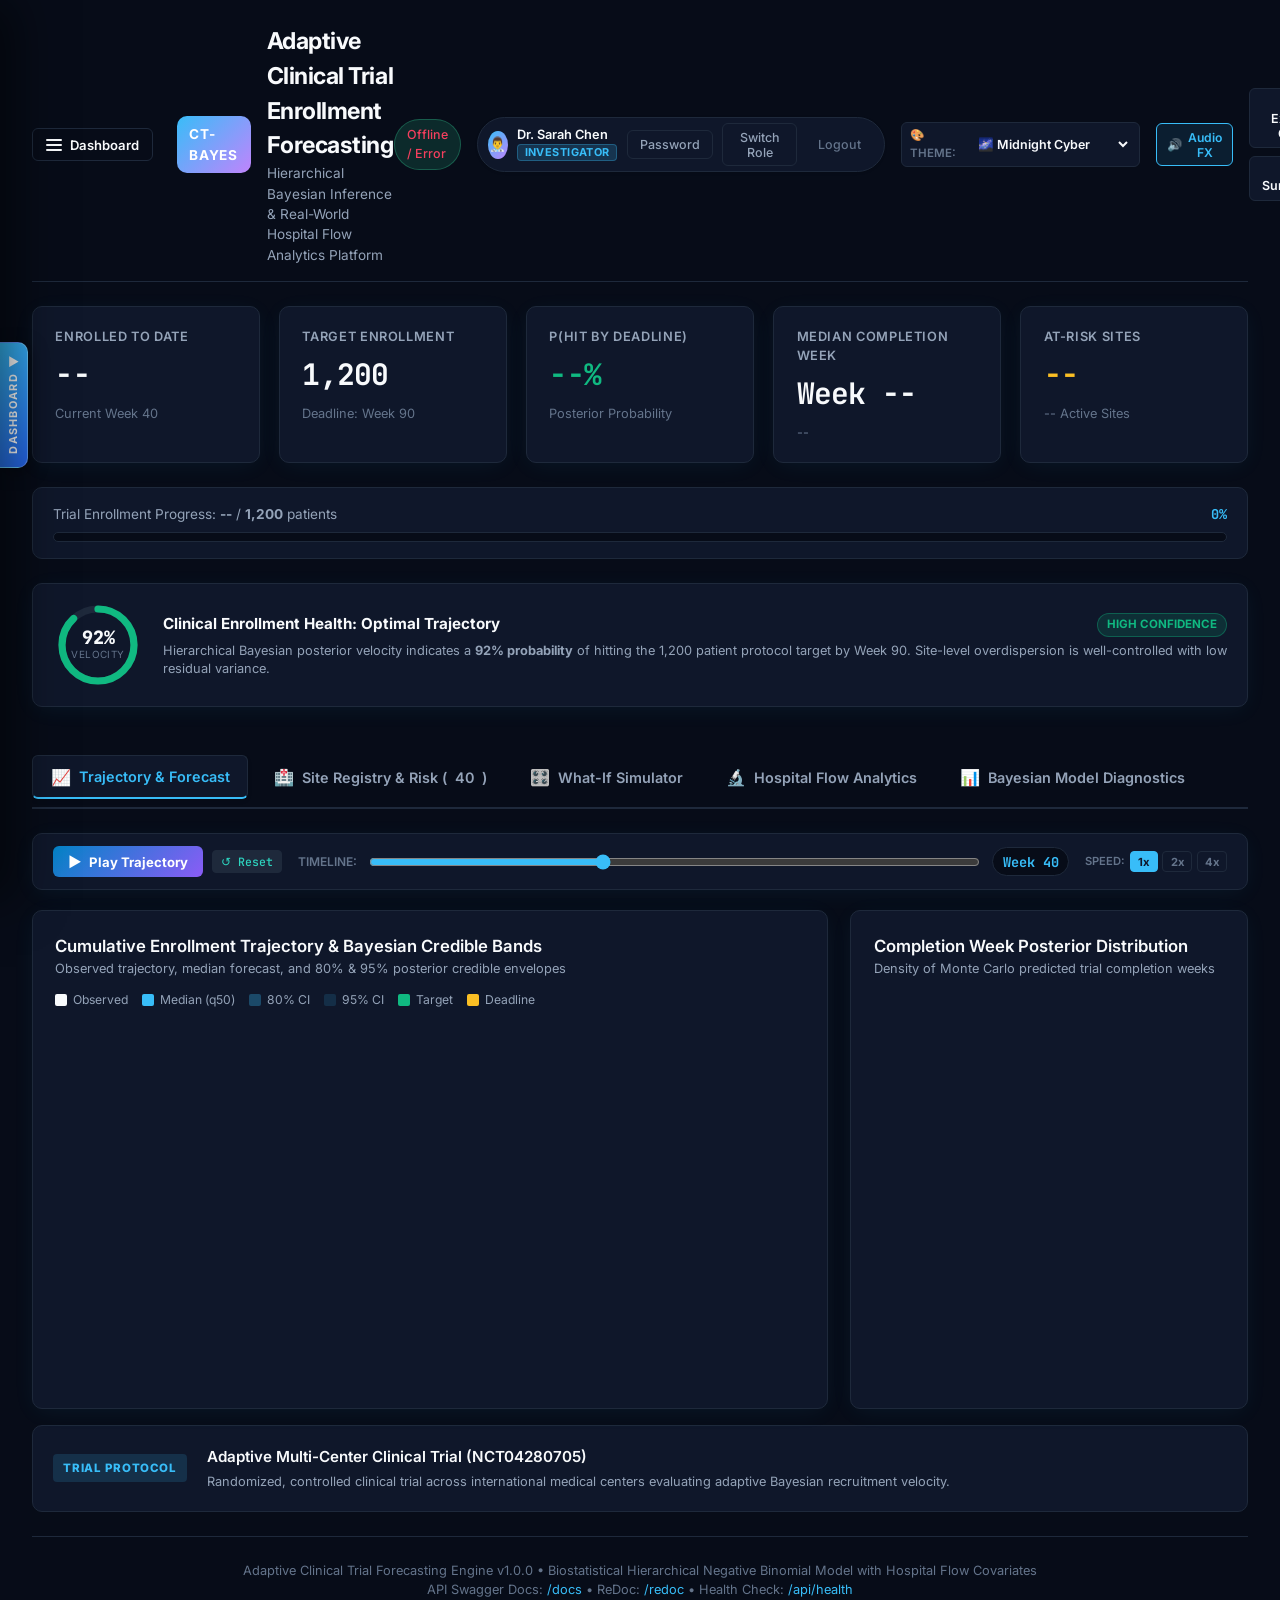
==== commit 9373f9eb: "Elevate platform with 4 modern themes, audio FX, timeline playback engine, health gauge, and extensi" ====
--- a/frontend/index.html
+++ b/frontend/index.html
@@ -204,9 +204,31 @@
           <button id="btn-open-login" class="btn-primary btn-sm">Sign In</button>
         </div>
 
-        <button id="theme-toggle" class="btn-secondary" title="Toggle theme">
-          <span class="icon">🌓</span> <span id="theme-text">Light Mode</span>
+        <!-- Creative Theme Selector -->
+        <div class="theme-select-wrap">
+          <label for="theme-selector">🎨 Theme:</label>
+          <select id="theme-selector" class="theme-select" title="Switch visual color theme">
+            <option value="midnight">🌌 Midnight Cyber</option>
+            <option value="nordic">🏥 Clinical Nordic</option>
+            <option value="biotech">🧬 Bio-Tech Emerald</option>
+            <option value="executive">🌅 Sunset Executive</option>
+          </select>
+        </div>
+
+        <!-- Audio FX Synthesizer Toggle -->
+        <button id="btn-sound-fx" class="btn-sound-toggle active" title="Toggle Clinical Feedback Sound Effects">
+          <span id="sound-icon">🔊</span> Audio FX
         </button>
+
+        <!-- Executive Export Toolbar -->
+        <div class="export-toolbar">
+          <button id="btn-export-csv" class="btn-export" title="Export trial panel records as CSV">
+            <span>📊 Export CSV</span>
+          </button>
+          <button id="btn-export-summary" class="btn-export" title="Export executive trial briefing">
+            <span>📄 Summary</span>
+          </button>
+        </div>
       </div>
     </header>
 
@@ -247,6 +269,29 @@
       </div>
       <div class="progress-bar-bg">
         <div id="progress-bar-fill" class="progress-bar-fill" style="width: 0%;"></div>
+      </div>
+    </section>
+
+    <!-- Creative Component: Trial Health & Velocity Gauge -->
+    <section class="trial-health-card">
+      <div class="gauge-wrap">
+        <svg class="gauge-svg" viewBox="0 0 100 100">
+          <circle class="gauge-bg" cx="50" cy="50" r="40"></circle>
+          <circle id="gauge-arc" class="gauge-fill" cx="50" cy="50" r="40" stroke-dasharray="251.2" stroke-dashoffset="30"></circle>
+        </svg>
+        <div class="gauge-center-text">
+          <span id="gauge-score-text" class="gauge-pct">92%</span>
+          <span class="gauge-subtext">Velocity</span>
+        </div>
+      </div>
+      <div class="health-details">
+        <div class="health-title-row">
+          <h4 id="health-title">Clinical Enrollment Health: Optimal Trajectory</h4>
+          <span id="health-badge" class="health-status-badge">HIGH CONFIDENCE</span>
+        </div>
+        <p class="health-desc" id="health-desc">
+          Hierarchical Bayesian posterior velocity indicates a <strong>92% probability</strong> of hitting the 1,200 patient protocol target by Week 90. Site-level overdispersion is well-controlled with low residual variance.
+        </p>
       </div>
     </section>
 
@@ -273,6 +318,28 @@
          TAB 1: Trajectory & Forecast Overview
          ========================================================================= -->
     <div id="tab-overview" class="tab-content active">
+      <!-- Creative Component: Animated Trajectory Timeline Playback Controller -->
+      <div class="playback-controller-card">
+        <div class="playback-controls">
+          <button id="btn-play-timeline" class="playback-btn-primary" title="Play animated forecast trajectory week-by-week">
+            <span id="play-icon" class="playback-btn-icon">▶</span>
+            <span id="play-text">Play Trajectory</span>
+          </button>
+          <button id="btn-reset-timeline" class="btn-chip" title="Reset playback to current week 40">↺ Reset</button>
+        </div>
+        <div class="playback-scrubber-wrap">
+          <label for="timeline-scrubber" style="font-size:0.75rem; color:var(--text-muted); font-weight:600;">TIMELINE:</label>
+          <input type="range" id="timeline-scrubber" min="1" max="104" value="40" step="1" title="Drag to inspect trajectory at any week">
+          <span id="scrubber-week-badge" class="playback-week-badge">Week 40</span>
+        </div>
+        <div class="playback-speed-group">
+          <span style="font-size:0.7rem; color:var(--text-muted); font-weight:600;">SPEED:</span>
+          <button class="speed-chip active" data-speed="1">1x</button>
+          <button class="speed-chip" data-speed="2">2x</button>
+          <button class="speed-chip" data-speed="4">4x</button>
+        </div>
+      </div>
+
       <!-- Main Charts Grid -->
       <section class="charts-grid">
         <!-- Fan Chart -->
@@ -378,6 +445,69 @@
               <tr><td colspan="8" class="text-center">Loading site profiles...</td></tr>
             </tbody>
           </table>
+        </div>
+      </section>
+
+      <!-- Creative Component: Global Centers Geo-Distribution Ribbon -->
+      <section class="geo-distribution-section">
+        <div class="panel-header">
+          <div>
+            <h4>Global Medical Centers Recruitment Distribution</h4>
+            <p class="chart-sub">International multi-center trial performance and hospital network tiering</p>
+          </div>
+        </div>
+        <div class="geo-grid" id="geo-grid-container">
+          <!-- Filled dynamically by app.js -->
+          <div class="geo-country-card">
+            <div class="geo-country-header">
+              <span class="geo-flag-name">🇺🇸 United States</span>
+              <span class="geo-site-count">16 Sites</span>
+            </div>
+            <div class="geo-rate-row">
+              <span>Recruitment Velocity:</span>
+              <strong class="geo-rate-val">4.8 pts/wk</strong>
+            </div>
+          </div>
+          <div class="geo-country-card">
+            <div class="geo-country-header">
+              <span class="geo-flag-name">🇨🇦 Canada</span>
+              <span class="geo-site-count">8 Sites</span>
+            </div>
+            <div class="geo-rate-row">
+              <span>Recruitment Velocity:</span>
+              <strong class="geo-rate-val">3.6 pts/wk</strong>
+            </div>
+          </div>
+          <div class="geo-country-card">
+            <div class="geo-country-header">
+              <span class="geo-flag-name">🇬🇧 United Kingdom</span>
+              <span class="geo-site-count">6 Sites</span>
+            </div>
+            <div class="geo-rate-row">
+              <span>Recruitment Velocity:</span>
+              <strong class="geo-rate-val">3.9 pts/wk</strong>
+            </div>
+          </div>
+          <div class="geo-country-card">
+            <div class="geo-country-header">
+              <span class="geo-flag-name">🇩🇪 Germany</span>
+              <span class="geo-site-count">6 Sites</span>
+            </div>
+            <div class="geo-rate-row">
+              <span>Recruitment Velocity:</span>
+              <strong class="geo-rate-val">3.4 pts/wk</strong>
+            </div>
+          </div>
+          <div class="geo-country-card">
+            <div class="geo-country-header">
+              <span class="geo-flag-name">🇦🇺 Australia</span>
+              <span class="geo-site-count">4 Sites</span>
+            </div>
+            <div class="geo-rate-row">
+              <span>Recruitment Velocity:</span>
+              <strong class="geo-rate-val">3.1 pts/wk</strong>
+            </div>
+          </div>
         </div>
       </section>
     </div>
--- a/frontend/style.css
+++ b/frontend/style.css
@@ -1,27 +1,31 @@
-:root {
-  --bg-primary: #0f172a;
-  --bg-secondary: #1e293b;
-  --bg-card: #1e293b;
-  --bg-hover: #334155;
+:root,
+[data-theme="midnight"],
+[data-theme="dark"] {
+  --bg-primary: #070c18;
+  --bg-secondary: #0f172a;
+  --bg-card: #0f172a;
+  --bg-hover: #1e293b;
   --text-primary: #f8fafc;
   --text-secondary: #94a3b8;
   --text-muted: #64748b;
-  --border-color: #334155;
+  --border-color: #1e293b;
   
   --accent-blue: #38bdf8;
   --accent-teal: #2dd4bf;
-  --accent-green: #34d399;
+  --accent-green: #10b981;
   --accent-amber: #fbbf24;
-  --accent-red: #f87171;
+  --accent-red: #f43f5e;
   --accent-purple: #c084fc;
   
-  --band-95: rgba(56, 189, 248, 0.15);
-  --band-80: rgba(56, 189, 248, 0.32);
+  --band-95: rgba(56, 189, 248, 0.14);
+  --band-80: rgba(56, 189, 248, 0.30);
   --line-median: #38bdf8;
   --line-observed: #f8fafc;
-  --line-target: #34d399;
+  --line-target: #10b981;
   --line-deadline: #fbbf24;
   
+  --card-glow: 0 4px 25px -4px rgba(56, 189, 248, 0.08);
+  --theme-gradient: linear-gradient(135deg, #0284c7, #8b5cf6);
   --font-main: 'Inter', -apple-system, BlinkMacSystemFont, sans-serif;
   --font-mono: 'JetBrains Mono', monospace;
   --radius-sm: 6px;
@@ -29,11 +33,13 @@
   --radius-lg: 14px;
 }
 
+/* Theme 2: Clean Hospital / Nordic Frost (Light) */
+[data-theme="nordic"],
 [data-theme="light"] {
-  --bg-primary: #f1f5f9;
+  --bg-primary: #f8fafc;
   --bg-secondary: #ffffff;
   --bg-card: #ffffff;
-  --bg-hover: #f8fafc;
+  --bg-hover: #f1f5f9;
   --text-primary: #0f172a;
   --text-secondary: #475569;
   --text-muted: #94a3b8;
@@ -44,14 +50,75 @@
   --accent-green: #16a34a;
   --accent-amber: #d97706;
   --accent-red: #dc2626;
-  --accent-purple: #9333ea;
+  --accent-purple: #7c3aed;
   
   --band-95: rgba(2, 132, 199, 0.12);
-  --band-80: rgba(2, 132, 199, 0.28);
+  --band-80: rgba(2, 132, 199, 0.26);
   --line-median: #0284c7;
   --line-observed: #0f172a;
   --line-target: #16a34a;
   --line-deadline: #d97706;
+  
+  --card-glow: 0 4px 20px -2px rgba(15, 23, 42, 0.06);
+  --theme-gradient: linear-gradient(135deg, #0284c7, #0284c7);
+}
+
+/* Theme 3: Bio-Tech Emerald (Genomics / Biotech Lab) */
+[data-theme="biotech"] {
+  --bg-primary: #04130f;
+  --bg-secondary: #08211b;
+  --bg-card: #08211b;
+  --bg-hover: #0f352c;
+  --text-primary: #ecfdf5;
+  --text-secondary: #a7f3d0;
+  --text-muted: #6ee7b7;
+  --border-color: #134e40;
+  
+  --accent-blue: #2dd4bf;
+  --accent-teal: #14b8a6;
+  --accent-green: #10b981;
+  --accent-amber: #facc15;
+  --accent-red: #fb7185;
+  --accent-purple: #a855f7;
+  
+  --band-95: rgba(16, 185, 129, 0.15);
+  --band-80: rgba(16, 185, 129, 0.32);
+  --line-median: #10b981;
+  --line-observed: #ecfdf5;
+  --line-target: #2dd4bf;
+  --line-deadline: #facc15;
+  
+  --card-glow: 0 4px 25px -4px rgba(16, 185, 129, 0.12);
+  --theme-gradient: linear-gradient(135deg, #059669, #10b981);
+}
+
+/* Theme 4: Sunset Executive (Warm Twilight & Amber) */
+[data-theme="executive"] {
+  --bg-primary: #120f0c;
+  --bg-secondary: #1e1914;
+  --bg-card: #1e1914;
+  --bg-hover: #2e261f;
+  --text-primary: #fef3c7;
+  --text-secondary: #d4d4d8;
+  --text-muted: #a1a1aa;
+  --border-color: #382d24;
+  
+  --accent-blue: #f59e0b;
+  --accent-teal: #fb923c;
+  --accent-green: #10b981;
+  --accent-amber: #f59e0b;
+  --accent-red: #f43f5e;
+  --accent-purple: #e11d48;
+  
+  --band-95: rgba(245, 158, 11, 0.15);
+  --band-80: rgba(245, 158, 11, 0.32);
+  --line-median: #f59e0b;
+  --line-observed: #fef3c7;
+  --line-target: #10b981;
+  --line-deadline: #fb923c;
+  
+  --card-glow: 0 4px 25px -4px rgba(245, 158, 11, 0.12);
+  --theme-gradient: linear-gradient(135deg, #d97706, #b45309);
 }
 
 * {
@@ -1884,3 +1951,366 @@
 
 
 
+
+/* ==========================================================================
+   Creative Dashboard Additions: Playback, Gauges, Geo-Ribbon, Sound FX
+   ========================================================================== */
+
+/* Enhanced Card Glow & Glassmorphism */
+.kpi-card, .chart-card, .comparison-card, .control-panel, .table-section {
+  box-shadow: var(--card-glow);
+  transition: transform 0.2s ease, box-shadow 0.2s ease;
+}
+
+/* Theme Selector Pill & Menu */
+.theme-select-wrap {
+  display: flex;
+  align-items: center;
+  gap: 0.35rem;
+  background-color: var(--bg-card);
+  border: 1px solid var(--border-color);
+  padding: 0.25rem 0.5rem;
+  border-radius: var(--radius-sm);
+}
+
+.theme-select-wrap label {
+  font-size: 0.72rem;
+  color: var(--text-muted);
+  font-weight: 600;
+  text-transform: uppercase;
+}
+
+.theme-select {
+  background: transparent;
+  border: none;
+  color: var(--text-primary);
+  font-size: 0.78rem;
+  font-weight: 600;
+  font-family: inherit;
+  cursor: pointer;
+  outline: none;
+}
+
+.theme-select option {
+  background-color: var(--bg-card);
+  color: var(--text-primary);
+}
+
+/* Sound FX Toggle Button */
+.btn-sound-toggle {
+  display: inline-flex;
+  align-items: center;
+  gap: 0.35rem;
+  background-color: var(--bg-card);
+  border: 1px solid var(--border-color);
+  color: var(--text-secondary);
+  padding: 0.35rem 0.65rem;
+  border-radius: var(--radius-sm);
+  font-size: 0.76rem;
+  font-weight: 600;
+  cursor: pointer;
+  transition: all 0.2s ease;
+}
+
+.btn-sound-toggle.active {
+  color: var(--accent-blue);
+  border-color: var(--accent-blue);
+  background-color: rgba(56, 189, 248, 0.1);
+}
+
+/* Animated Timeline Playback Controller Bar */
+.playback-controller-card {
+  display: flex;
+  align-items: center;
+  justify-content: space-between;
+  gap: 1rem;
+  background: var(--bg-card);
+  border: 1px solid var(--border-color);
+  border-radius: var(--radius-md);
+  padding: 0.75rem 1.25rem;
+  margin-bottom: 1.25rem;
+  flex-wrap: wrap;
+  box-shadow: var(--card-glow);
+}
+
+.playback-controls {
+  display: flex;
+  align-items: center;
+  gap: 0.6rem;
+}
+
+.playback-btn-primary {
+  display: inline-flex;
+  align-items: center;
+  gap: 0.4rem;
+  background: var(--theme-gradient);
+  color: #ffffff;
+  border: none;
+  padding: 0.45rem 0.95rem;
+  border-radius: var(--radius-sm);
+  font-size: 0.82rem;
+  font-weight: 700;
+  cursor: pointer;
+  transition: all 0.2s ease;
+}
+
+.playback-btn-primary:hover {
+  opacity: 0.92;
+  transform: translateY(-1px);
+}
+
+.playback-btn-icon {
+  font-size: 0.9rem;
+}
+
+.playback-scrubber-wrap {
+  display: flex;
+  align-items: center;
+  gap: 0.75rem;
+  flex: 1;
+  min-width: 200px;
+}
+
+.playback-scrubber-wrap input[type="range"] {
+  flex: 1;
+  accent-color: var(--accent-blue);
+}
+
+.playback-week-badge {
+  font-family: var(--font-mono);
+  font-size: 0.85rem;
+  font-weight: 700;
+  color: var(--accent-blue);
+  background-color: var(--bg-primary);
+  border: 1px solid var(--border-color);
+  padding: 0.2rem 0.6rem;
+  border-radius: 9999px;
+  white-space: nowrap;
+}
+
+.playback-speed-group {
+  display: flex;
+  align-items: center;
+  gap: 0.3rem;
+}
+
+.speed-chip {
+  background: transparent;
+  border: 1px solid var(--border-color);
+  color: var(--text-muted);
+  font-size: 0.7rem;
+  font-weight: 700;
+  padding: 0.15rem 0.45rem;
+  border-radius: 4px;
+  cursor: pointer;
+}
+
+.speed-chip.active {
+  background-color: var(--accent-blue);
+  color: #0f172a;
+  border-color: var(--accent-blue);
+}
+
+/* Executive Export Toolbar */
+.export-toolbar {
+  display: flex;
+  align-items: center;
+  gap: 0.5rem;
+  flex-wrap: wrap;
+}
+
+.btn-export {
+  display: inline-flex;
+  align-items: center;
+  gap: 0.4rem;
+  background: var(--bg-card);
+  border: 1px solid var(--border-color);
+  color: var(--text-primary);
+  padding: 0.4rem 0.75rem;
+  border-radius: var(--radius-sm);
+  font-size: 0.78rem;
+  font-weight: 600;
+  cursor: pointer;
+  transition: all 0.2s ease;
+}
+
+.btn-export:hover {
+  background-color: var(--bg-hover);
+  border-color: var(--accent-blue);
+  color: var(--accent-blue);
+}
+
+/* Velocity & Trial Health Circular Gauge Card */
+.trial-health-card {
+  display: flex;
+  align-items: center;
+  gap: 1.25rem;
+  background-color: var(--bg-card);
+  border: 1px solid var(--border-color);
+  border-radius: var(--radius-md);
+  padding: 1rem 1.25rem;
+  margin-bottom: 1.5rem;
+  box-shadow: var(--card-glow);
+}
+
+.gauge-wrap {
+  position: relative;
+  width: 90px;
+  height: 90px;
+  flex-shrink: 0;
+}
+
+.gauge-svg {
+  width: 100%;
+  height: 100%;
+  transform: rotate(-90deg);
+}
+
+.gauge-bg {
+  fill: none;
+  stroke: var(--bg-hover);
+  stroke-width: 8;
+}
+
+.gauge-fill {
+  fill: none;
+  stroke: var(--accent-green);
+  stroke-width: 8;
+  stroke-linecap: round;
+  transition: stroke-dasharray 0.6s cubic-bezier(0.16, 1, 0.3, 1), stroke 0.4s ease;
+}
+
+.gauge-center-text {
+  position: absolute;
+  inset: 0;
+  display: flex;
+  flex-direction: column;
+  align-items: center;
+  justify-content: center;
+}
+
+.gauge-pct {
+  font-size: 1.15rem;
+  font-weight: 800;
+  font-family: var(--font-mono);
+  color: var(--text-primary);
+  line-height: 1;
+}
+
+.gauge-subtext {
+  font-size: 0.62rem;
+  color: var(--text-muted);
+  text-transform: uppercase;
+  letter-spacing: 0.05em;
+}
+
+.health-details {
+  flex: 1;
+}
+
+.health-title-row {
+  display: flex;
+  align-items: center;
+  justify-content: space-between;
+  margin-bottom: 0.35rem;
+}
+
+.health-title-row h4 {
+  font-size: 0.95rem;
+  font-weight: 700;
+  color: var(--text-primary);
+}
+
+.health-status-badge {
+  font-size: 0.72rem;
+  font-weight: 700;
+  padding: 0.15rem 0.55rem;
+  border-radius: 9999px;
+  background-color: rgba(16, 185, 129, 0.15);
+  color: var(--accent-green);
+  border: 1px solid rgba(16, 185, 129, 0.35);
+}
+
+.health-desc {
+  font-size: 0.8rem;
+  color: var(--text-secondary);
+  line-height: 1.4;
+}
+
+/* Global Centers Geo-Distribution Ribbon */
+.geo-distribution-section {
+  margin-top: 1.5rem;
+}
+
+.geo-grid {
+  display: grid;
+  grid-template-columns: repeat(auto-fit, minmax(170px, 1fr));
+  gap: 0.85rem;
+  margin-top: 0.85rem;
+}
+
+.geo-country-card {
+  background-color: var(--bg-card);
+  border: 1px solid var(--border-color);
+  border-radius: var(--radius-md);
+  padding: 0.85rem;
+  display: flex;
+  flex-direction: column;
+  gap: 0.4rem;
+  transition: all 0.2s ease;
+  box-shadow: var(--card-glow);
+}
+
+.geo-country-card:hover {
+  transform: translateY(-2px);
+  border-color: var(--accent-blue);
+}
+
+.geo-country-header {
+  display: flex;
+  align-items: center;
+  justify-content: space-between;
+}
+
+.geo-flag-name {
+  display: flex;
+  align-items: center;
+  gap: 0.45rem;
+  font-weight: 700;
+  font-size: 0.85rem;
+  color: var(--text-primary);
+}
+
+.geo-site-count {
+  font-size: 0.7rem;
+  font-weight: 600;
+  padding: 0.1rem 0.4rem;
+  border-radius: 4px;
+  background-color: var(--bg-primary);
+  color: var(--text-secondary);
+}
+
+.geo-rate-row {
+  display: flex;
+  justify-content: space-between;
+  align-items: baseline;
+  font-size: 0.78rem;
+  color: var(--text-muted);
+}
+
+.geo-rate-val {
+  font-family: var(--font-mono);
+  font-weight: 700;
+  color: var(--accent-blue);
+}
+
+/* Subtle Animated Pulse on Active Interventions */
+@keyframes neonPulse {
+  0% { box-shadow: 0 0 0 0 rgba(56, 189, 248, 0.4); }
+  70% { box-shadow: 0 0 0 10px rgba(56, 189, 248, 0); }
+  100% { box-shadow: 0 0 0 0 rgba(56, 189, 248, 0); }
+}
+
+.status-badge.pulse {
+  animation: neonPulse 2.5s infinite;
+}
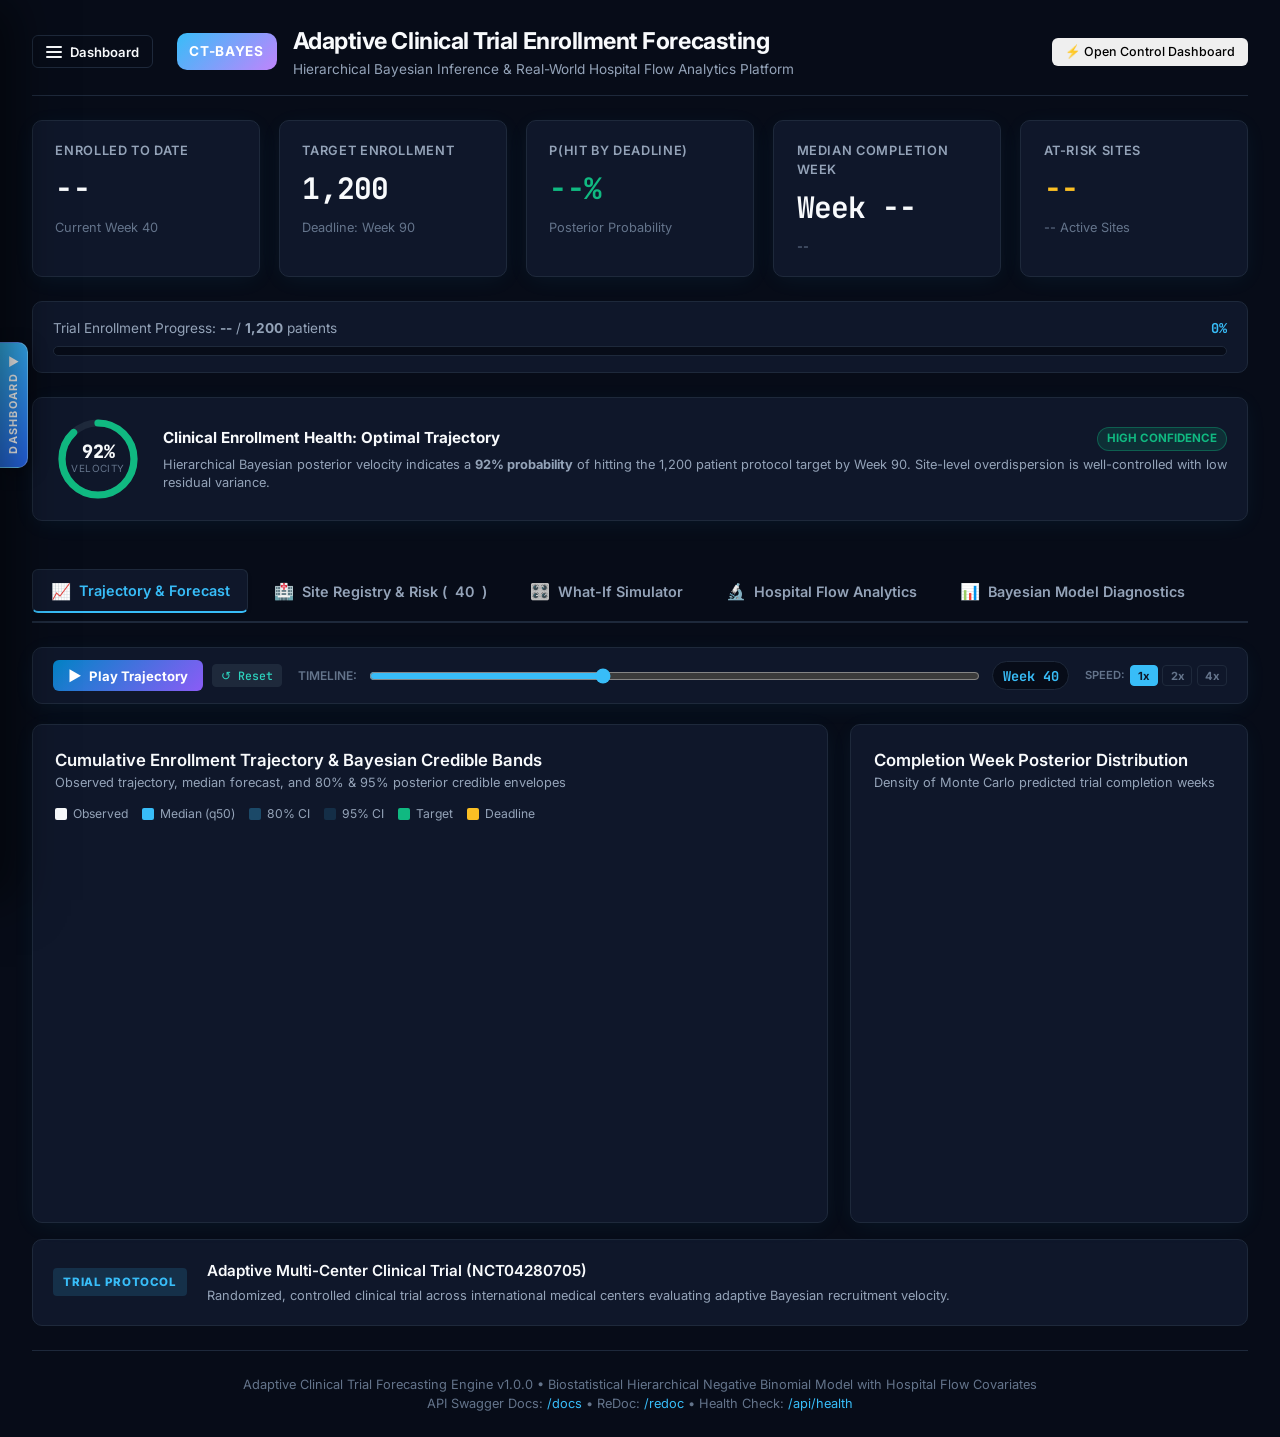
==== commit c0eaeb25: "Relocate top header controls into left corner dashboard and create dedicated Vijay superuser account" ====
--- a/frontend/index.html
+++ b/frontend/index.html
@@ -30,24 +30,63 @@
           <p class="drawer-sub">Adaptive Trial Analytics</p>
         </div>
       </div>
-      <button id="btn-close-drawer" class="btn-close-drawer" title="Close Panel">&times;</button>
+      <div style="display:flex; align-items:center; gap:0.5rem;">
+        <div id="system-badge" class="status-badge pulse">Connecting...</div>
+        <button id="btn-close-drawer" class="btn-close-drawer" title="Close Panel">&times;</button>
+      </div>
     </div>
 
     <!-- Scrollable Drawer Body -->
     <div class="drawer-scroll-body">
-      <!-- Active User / Role Card -->
-      <div class="drawer-user-card">
-        <div class="drawer-user-info">
-          <div class="drawer-user-avatar" id="drawer-user-avatar">👑</div>
-          <div>
-            <h4 id="drawer-user-name">Vijayaraj</h4>
-            <span id="drawer-user-role" class="role-badge role-admin">👑 System Admin</span>
-          </div>
-        </div>
-        <div class="drawer-user-actions">
-          <button id="drawer-btn-switch-role" class="btn-chip" title="Cycle Account Role">Switch Role</button>
-          <button id="drawer-btn-pwd" class="btn-chip" title="Change Password">Password</button>
-          <button id="drawer-btn-ingest" class="btn-chip" style="display:none;" title="Ingest Weekly Batch">+ Ingest Batch</button>
+      <!-- Active User / Role Card (Moved into Drawer) -->
+      <div class="drawer-user-card" id="auth-header-section">
+        <div id="user-profile-badge" class="user-profile-badge-drawer">
+          <div class="drawer-user-info">
+            <div class="drawer-user-avatar" id="user-avatar">👑</div>
+            <div>
+              <h4 id="user-display-name">Vijay (System Administrator)</h4>
+              <span id="user-role-badge" class="role-badge role-admin">👑 SYSTEM ADMIN</span>
+            </div>
+          </div>
+          <div class="drawer-user-actions" style="margin-top:0.75rem; display:flex; gap:0.4rem; flex-wrap:wrap;">
+            <button id="btn-change-pwd" class="btn-chip" title="Change Password">🔑 Password</button>
+            <button id="btn-switch-role" class="btn-chip" title="Cycle Account Role">🔄 Switch Role</button>
+            <button id="btn-open-ingest" class="btn-chip btn-accent" style="display:none;" title="Ingest Weekly Batch">+ Ingest Batch</button>
+            <button id="btn-logout" class="btn-chip btn-ghost" title="Sign out">Logout</button>
+          </div>
+        </div>
+        <button id="btn-open-login" class="btn-primary btn-sm btn-block" style="display:none;">Sign In</button>
+      </div>
+
+      <!-- Theme & Audio Controls Section (Moved into Drawer) -->
+      <div class="drawer-section">
+        <div class="drawer-section-title">Visual Theme & Audio FX</div>
+        <div style="display:flex; gap:0.5rem; align-items:center; flex-wrap:wrap;">
+          <div class="theme-select-wrap" style="flex:1;">
+            <label for="theme-selector">🎨 Theme:</label>
+            <select id="theme-selector" class="theme-select" title="Switch visual color theme">
+              <option value="midnight">🌌 Midnight Cyber</option>
+              <option value="nordic">🏥 Clinical Nordic</option>
+              <option value="biotech">🧬 Bio-Tech Emerald</option>
+              <option value="executive">🌅 Sunset Executive</option>
+            </select>
+          </div>
+          <button id="btn-sound-fx" class="btn-sound-toggle active" title="Toggle Clinical Feedback Sound Effects">
+            <span id="sound-icon">🔊</span> Audio FX
+          </button>
+        </div>
+      </div>
+
+      <!-- Executive Export Suite Section (Moved into Drawer) -->
+      <div class="drawer-section">
+        <div class="drawer-section-title">Executive Data Export</div>
+        <div class="export-toolbar" style="display:flex; gap:0.5rem;">
+          <button id="btn-export-csv" class="btn-export" style="flex:1; justify-content:center;" title="Export trial panel records as CSV">
+            <span>📊 Export CSV</span>
+          </button>
+          <button id="btn-export-summary" class="btn-export" style="flex:1; justify-content:center;" title="Export executive trial briefing">
+            <span>📄 Summary</span>
+          </button>
         </div>
       </div>
 
@@ -166,7 +205,7 @@
   </aside>
 
   <div class="app-container">
-    <!-- Top Header -->
+    <!-- Top Header (Clean & Spacious - Controls moved to Left Dashboard) -->
     <header class="app-header">
       <div class="brand">
         <!-- Sliding Dashboard Toggle Button in Left Corner -->
@@ -185,50 +224,10 @@
         </div>
       </div>
       <div class="header-actions">
-        <div id="system-badge" class="status-badge pulse">Connecting...</div>
-        
-        <!-- User & Management Auth Badge -->
-        <div id="auth-header-section" class="auth-header-section">
-          <div id="user-profile-badge" class="user-profile-badge" style="display:none;">
-            <div class="avatar-wrap">
-              <span id="user-avatar" class="user-avatar">👤</span>
-            </div>
-            <div class="user-info-text">
-              <span id="user-display-name" class="user-display-name">Loading...</span>
-              <span id="user-role-badge" class="role-badge role-user">Investigator</span>
-            </div>
-            <button id="btn-change-pwd" class="btn-sm btn-outline" title="Change Password">Password</button>
-            <button id="btn-switch-role" class="btn-sm btn-outline" title="Switch User, Management, or Admin role">Switch Role</button>
-            <button id="btn-logout" class="btn-sm btn-ghost" title="Sign out">Logout</button>
-          </div>
-          <button id="btn-open-login" class="btn-primary btn-sm">Sign In</button>
-        </div>
-
-        <!-- Creative Theme Selector -->
-        <div class="theme-select-wrap">
-          <label for="theme-selector">🎨 Theme:</label>
-          <select id="theme-selector" class="theme-select" title="Switch visual color theme">
-            <option value="midnight">🌌 Midnight Cyber</option>
-            <option value="nordic">🏥 Clinical Nordic</option>
-            <option value="biotech">🧬 Bio-Tech Emerald</option>
-            <option value="executive">🌅 Sunset Executive</option>
-          </select>
-        </div>
-
-        <!-- Audio FX Synthesizer Toggle -->
-        <button id="btn-sound-fx" class="btn-sound-toggle active" title="Toggle Clinical Feedback Sound Effects">
-          <span id="sound-icon">🔊</span> Audio FX
+        <!-- Fast Trigger to open sliding drawer -->
+        <button id="btn-header-open-drawer" class="btn-primary btn-sm" title="Open Left Corner Control Dashboard">
+          <span>⚡ Open Control Dashboard</span>
         </button>
-
-        <!-- Executive Export Toolbar -->
-        <div class="export-toolbar">
-          <button id="btn-export-csv" class="btn-export" title="Export trial panel records as CSV">
-            <span>📊 Export CSV</span>
-          </button>
-          <button id="btn-export-summary" class="btn-export" title="Export executive trial briefing">
-            <span>📄 Summary</span>
-          </button>
-        </div>
       </div>
     </header>
 
@@ -885,22 +884,22 @@
 
       <!-- Quick Role Selection Cards -->
       <div class="role-cards-grid">
-        <!-- Admin Role Card -->
-        <div class="role-select-card role-card-admin" id="card-login-admin">
+        <!-- Dedicated Vijay Admin Role Card -->
+        <div class="role-select-card role-card-admin" id="card-login-vijay">
           <div class="role-card-top">
             <span class="role-card-icon">👑</span>
-            <span class="role-badge role-admin">Admin Superuser</span>
-          </div>
-          <h4>System Administrator</h4>
-          <p class="role-desc">Full superuser control for Vijayaraj & trial architects.</p>
+            <span class="role-badge role-admin">Owner & Admin</span>
+          </div>
+          <h4>Vijay (System Owner)</h4>
+          <p class="role-desc">Dedicated administrative superuser credentials: <code>Vijay / 1704</code>.</p>
           <ul class="role-features">
             <li>✔ Unrestricted What-If simulation engine</li>
             <li>✔ Real-time site closure & activation</li>
             <li>✔ Ingest new weekly site observation batches</li>
             <li>✔ Manage credentials & system configuration</li>
           </ul>
-          <button id="btn-quick-login-admin" class="btn-gold btn-block">
-            Sign In as Admin (Vijayaraj)
+          <button id="btn-quick-login-vijay" class="btn-gold btn-block">
+            Sign In as Vijay (1704)
           </button>
         </div>
 
@@ -965,8 +964,8 @@
 
         <div class="form-hints">
           <span>Quick fill:</span>
+          <button type="button" class="btn-chip chip-admin" id="chip-vijay">👑 Vijay / 1704</button>
           <button type="button" class="btn-chip chip-admin" id="chip-admin">👑 admin / admin123</button>
-          <button type="button" class="btn-chip chip-admin" id="chip-vijayaraj">👑 vijayaraj / admin123</button>
           <button type="button" class="btn-chip" id="chip-manager">🛡️ manager / admin123</button>
           <button type="button" class="btn-chip" id="chip-user">👨‍⚕️ user / user123</button>
         </div>
--- a/frontend/style.css
+++ b/frontend/style.css
@@ -612,6 +612,13 @@
   box-shadow: 0 1px 3px rgba(0, 0, 0, 0.1);
 }
 
+.user-profile-badge-drawer {
+  display: flex;
+  flex-direction: column;
+  gap: 0.5rem;
+  width: 100%;
+}
+
 .avatar-wrap {
   width: 28px;
   height: 28px;
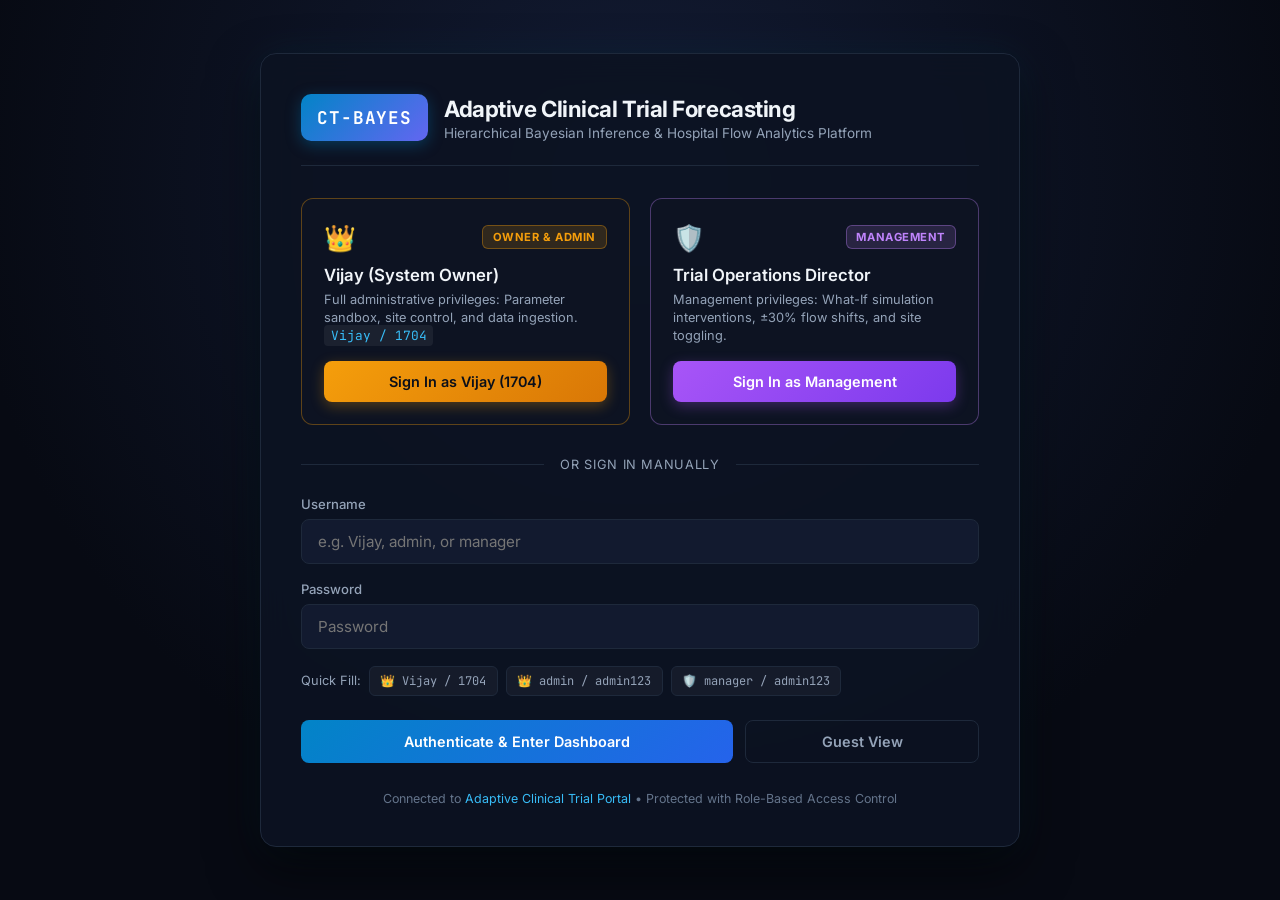
==== commit 78c41db9: "Implement standalone login.html with authentication guard, remove embedded modal, and bind permissio" ====
--- a/frontend/index.html
+++ b/frontend/index.html
@@ -519,7 +519,7 @@
         <div class="panel-header">
           <div class="panel-title-wrap">
             <h3>Policy Interventions & What-If Simulation Sandbox</h3>
-            <span class="role-pill" id="panel-role-pill">User View (Read-Only)</span>
+            <span class="role-pill" id="panel-role-pill">Guest View (Read-Only)</span>
           </div>
           <div class="panel-header-actions">
             <span class="badge" id="scenario-tag">Status Quo</span>
@@ -533,8 +533,8 @@
         <div id="user-role-notice" class="role-notice-banner" style="display:none;">
           <span class="notice-icon">🔒</span>
           <span>
-            <strong>Investigator View (Read-Only)</strong>: Simulation parameters and site closure interventions require <strong>Management Role</strong>. 
-            <a href="#" id="link-switch-to-manager">Switch to Management Mode</a> to unlock live sandbox sliders.
+            <strong>Guest View (Read-Only)</strong>: Simulation parameters and site closure interventions require <strong>Vijay (Admin)</strong> or <strong>Management</strong> credentials. 
+            <a href="#" id="link-switch-to-manager">Sign In with Authorized Account</a> to unlock live sandbox sliders.
           </span>
         </div>
 
@@ -868,116 +868,6 @@
     </div>
   </div>
 
-  <!-- Login Modal Overlay -->
-  <div id="login-modal" class="modal-overlay" style="display:none;">
-    <div class="modal-card">
-      <div class="modal-header">
-        <div class="modal-brand">
-          <div class="logo-badge">CT-BAYES</div>
-          <div>
-            <h2>Portal Authentication</h2>
-            <p class="subtitle">Select your role to access Adaptive Enrollment Forecasting</p>
-          </div>
-        </div>
-        <button id="btn-close-login" class="btn-close" title="Close">&times;</button>
-      </div>
-
-      <!-- Quick Role Selection Cards -->
-      <div class="role-cards-grid">
-        <!-- Dedicated Vijay Admin Role Card -->
-        <div class="role-select-card role-card-admin" id="card-login-vijay">
-          <div class="role-card-top">
-            <span class="role-card-icon">👑</span>
-            <span class="role-badge role-admin">Owner & Admin</span>
-          </div>
-          <h4>Vijay (System Owner)</h4>
-          <p class="role-desc">Dedicated administrative superuser credentials: <code>Vijay / 1704</code>.</p>
-          <ul class="role-features">
-            <li>✔ Unrestricted What-If simulation engine</li>
-            <li>✔ Real-time site closure & activation</li>
-            <li>✔ Ingest new weekly site observation batches</li>
-            <li>✔ Manage credentials & system configuration</li>
-          </ul>
-          <button id="btn-quick-login-vijay" class="btn-gold btn-block">
-            Sign In as Vijay (1704)
-          </button>
-        </div>
-
-        <!-- Management Role Card -->
-        <div class="role-select-card role-card-management" id="card-login-mgmt">
-          <div class="role-card-top">
-            <span class="role-card-icon">🛡️</span>
-            <span class="role-badge role-mgmt">Management Access</span>
-          </div>
-          <h4>Trial Operations Director</h4>
-          <p class="role-desc">For steering committees, study directors, and trial operations leads.</p>
-          <ul class="role-features">
-            <li>✔ Full What-If simulation sandbox</li>
-            <li>✔ Hospital flow shift multipliers (&plusmn;30%)</li>
-            <li>✔ Mid-trial site additions & early closures</li>
-            <li>✔ Ingest new weekly site enrollment data</li>
-          </ul>
-          <button id="btn-quick-login-mgmt" class="btn-accent btn-block">
-            Sign In as Management
-          </button>
-        </div>
-
-        <!-- User Role Card -->
-        <div class="role-select-card" id="card-login-user">
-          <div class="role-card-top">
-            <span class="role-card-icon">👨‍⚕️</span>
-            <span class="role-badge role-user">User Access</span>
-          </div>
-          <h4>Clinical Investigator</h4>
-          <p class="role-desc">Designed for site investigators and clinical research coordinators.</p>
-          <ul class="role-features">
-            <li>✔ View longitudinal Bayesian fan charts</li>
-            <li>✔ Monitor completion week densities</li>
-            <li>✔ Inspect site performance & risk scores</li>
-            <li>🔒 Read-only view of policy interventions</li>
-          </ul>
-          <button id="btn-quick-login-user" class="btn-primary btn-block">
-            Sign In as Investigator (User)
-          </button>
-        </div>
-      </div>
-
-      <!-- Manual Credential Form Divider -->
-      <div class="form-divider">
-        <span>or sign in with custom credentials</span>
-      </div>
-
-      <!-- Credential Form -->
-      <form id="login-form" class="login-form" onsubmit="return false;">
-        <div id="login-error" class="login-error-alert" style="display:none;"></div>
-        
-        <div class="form-row">
-          <div class="form-group">
-            <label for="login-username">Username</label>
-            <input type="text" id="login-username" placeholder="e.g. admin or vijayaraj" required autocomplete="username">
-          </div>
-          <div class="form-group">
-            <label for="login-password">Password</label>
-            <input type="password" id="login-password" placeholder="Password" required autocomplete="current-password">
-          </div>
-        </div>
-
-        <div class="form-hints">
-          <span>Quick fill:</span>
-          <button type="button" class="btn-chip chip-admin" id="chip-vijay">👑 Vijay / 1704</button>
-          <button type="button" class="btn-chip chip-admin" id="chip-admin">👑 admin / admin123</button>
-          <button type="button" class="btn-chip" id="chip-manager">🛡️ manager / admin123</button>
-          <button type="button" class="btn-chip" id="chip-user">👨‍⚕️ user / user123</button>
-        </div>
-
-        <div class="form-actions">
-          <button type="submit" id="btn-submit-login" class="btn-primary">Authenticate & Enter</button>
-          <button type="button" id="btn-cancel-login" class="btn-secondary">Continue as Guest (User View)</button>
-        </div>
-      </form>
-    </div>
-  </div>
-
   <!-- Change Password Modal -->
   <div id="change-pwd-modal" class="modal-overlay" style="display:none;">
     <div class="modal-card modal-card-sm">
--- a/frontend/style.css
+++ b/frontend/style.css
@@ -1,4 +1,5 @@
 :root,
+
 [data-theme="midnight"],
 [data-theme="dark"] {
   --bg-primary: #070c18;
@@ -858,9 +859,12 @@
 /* Role Selection Cards */
 .role-cards-grid {
   display: grid;
-  grid-template-columns: repeat(3, 1fr);
-  gap: 1.1rem;
+  grid-template-columns: repeat(2, 1fr);
+  gap: 1.25rem;
   margin-bottom: 1.5rem;
+  max-width: 820px;
+  margin-left: auto;
+  margin-right: auto;
 }
 
 @media (max-width: 860px) {
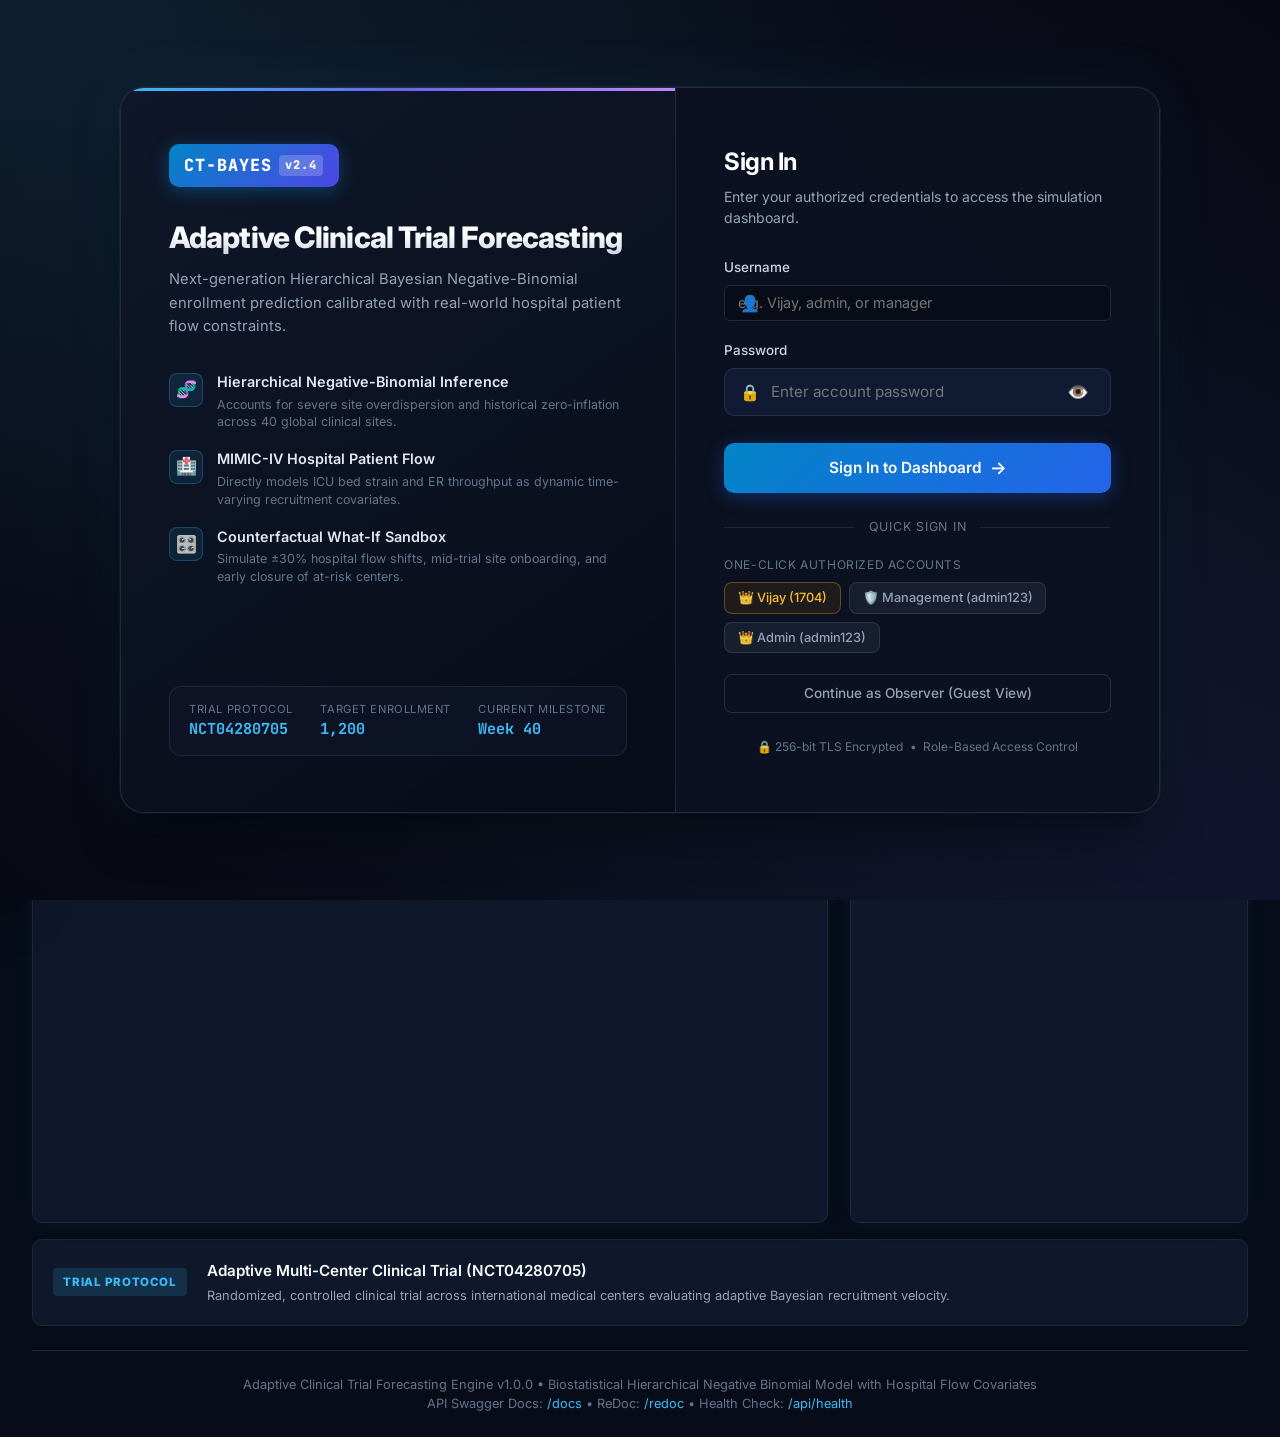
==== commit 61875b6a: "Combine login page and dashboard into seamless SPA with direct dashboard entry on authentication" ====
--- a/frontend/index.html
+++ b/frontend/index.html
@@ -10,6 +10,158 @@
   <link href="https://fonts.googleapis.com/css2?family=Inter:wght@300;400;500;600;700&family=JetBrains+Mono:wght@400;500;600&display=swap" rel="stylesheet">
 </head>
 <body>
+  <!-- =========================================================================
+       COMBINED AUTHENTICATION SCREEN OVERLAY (Integrated Login Portal)
+       Displays when unauthenticated; after login, directly opens the dashboard.
+       ========================================================================= -->
+  <div id="auth-screen-overlay" class="auth-screen-overlay">
+    <div class="auth-wrapper">
+      <!-- Left Side: Biostatistical Platform Showcase -->
+      <div class="showcase-pane">
+        <div>
+          <div class="brand-top">
+            <div class="brand-badge">CT-BAYES <span>v2.4</span></div>
+          </div>
+
+          <div class="showcase-headline">
+            <h2>Adaptive Clinical Trial Forecasting</h2>
+            <p>Next-generation Hierarchical Bayesian Negative-Binomial enrollment prediction calibrated with real-world hospital patient flow constraints.</p>
+          </div>
+
+          <div class="features-list">
+            <div class="feature-item">
+              <div class="feature-icon-box">🧬</div>
+              <div class="feature-text">
+                <h4>Hierarchical Negative-Binomial Inference</h4>
+                <p>Accounts for severe site overdispersion and historical zero-inflation across 40 global clinical sites.</p>
+              </div>
+            </div>
+
+            <div class="feature-item">
+              <div class="feature-icon-box">🏥</div>
+              <div class="feature-text">
+                <h4>MIMIC-IV Hospital Patient Flow</h4>
+                <p>Directly models ICU bed strain and ER throughput as dynamic time-varying recruitment covariates.</p>
+              </div>
+            </div>
+
+            <div class="feature-item">
+              <div class="feature-icon-box">🎛️</div>
+              <div class="feature-text">
+                <h4>Counterfactual What-If Sandbox</h4>
+                <p>Simulate &plusmn;30% hospital flow shifts, mid-trial site onboarding, and early closure of at-risk centers.</p>
+              </div>
+            </div>
+          </div>
+        </div>
+
+        <!-- Live Metadata Strip -->
+        <div class="trial-strip">
+          <div class="strip-stat">
+            <span class="strip-label">Trial Protocol</span>
+            <span class="strip-value">NCT04280705</span>
+          </div>
+          <div class="strip-stat">
+            <span class="strip-label">Target Enrollment</span>
+            <span class="strip-value">1,200</span>
+          </div>
+          <div class="strip-stat">
+            <span class="strip-label">Current Milestone</span>
+            <span class="strip-value">Week 40</span>
+          </div>
+        </div>
+      </div>
+
+      <!-- Right Side: Clean Enterprise Sign In Form -->
+      <div class="form-pane">
+        <div class="form-header">
+          <h3>Sign In</h3>
+          <p>Enter your authorized credentials to access the simulation dashboard.</p>
+        </div>
+
+        <!-- Notification / Error Box -->
+        <div id="auth-login-alert" class="alert-box"></div>
+
+        <!-- Credential Form -->
+        <form id="combined-login-form" autocomplete="on" onsubmit="return false;">
+          <!-- Username -->
+          <div class="form-group-wrap">
+            <div class="form-label-row">
+              <label for="auth-username">Username</label>
+            </div>
+            <div class="input-box-wrap">
+              <span class="input-icon-left">👤</span>
+              <input 
+                type="text" 
+                id="auth-username" 
+                class="auth-input-field" 
+                placeholder="e.g. Vijay, admin, or manager" 
+                required 
+                autocomplete="username"
+              >
+            </div>
+          </div>
+
+          <!-- Password -->
+          <div class="form-group-wrap">
+            <div class="form-label-row">
+              <label for="auth-password">Password</label>
+            </div>
+            <div class="input-box-wrap">
+              <span class="input-icon-left">🔒</span>
+              <input 
+                type="password" 
+                id="auth-password" 
+                class="auth-input-field" 
+                placeholder="Enter account password" 
+                required 
+                autocomplete="current-password"
+              >
+              <button type="button" id="auth-btn-toggle-pwd" class="toggle-pwd-btn" title="Show/Hide Password" aria-label="Toggle password visibility">👁️</button>
+            </div>
+          </div>
+
+          <!-- Submit Button -->
+          <button type="submit" id="auth-btn-submit" class="btn-submit-action">
+            <span>Sign In to Dashboard</span>
+            <span style="font-size:1.1rem;">&rarr;</span>
+          </button>
+
+          <!-- Divider -->
+          <div class="form-divider-row">
+            <span>Quick Sign In</span>
+          </div>
+
+          <!-- Quick 1-Click Credentials -->
+          <div class="preset-chips-title">One-Click Authorized Accounts</div>
+          <div class="preset-chips-grid">
+            <button type="button" class="chip-btn-auth chip-gold-auth" id="chip-login-vijay" title="Dedicated Owner Superuser">
+              👑 Vijay (1704)
+            </button>
+            <button type="button" class="chip-btn-auth" id="chip-login-manager" title="Operations Director">
+              🛡️ Management (admin123)
+            </button>
+            <button type="button" class="chip-btn-auth" id="chip-login-admin" title="Lead Administrator">
+              👑 Admin (admin123)
+            </button>
+          </div>
+
+          <!-- Guest View Button -->
+          <button type="button" id="btn-enter-guest" class="btn-guest-action">
+            Continue as Observer (Guest View)
+          </button>
+
+          <!-- Security Compliance Badge -->
+          <div class="form-footer-badge">
+            <span>🔒 256-bit TLS Encrypted</span>
+            <span>&bull;</span>
+            <span>Role-Based Access Control</span>
+          </div>
+        </form>
+      </div>
+    </div>
+  </div>
+
   <!-- Floating Corner Tab on Left Edge of Viewport -->
   <button id="btn-edge-drawer" class="corner-drawer-tab" title="Open Sliding Dashboard (Left Corner)" aria-label="Open Sliding Dashboard">
     <span class="corner-tab-arrow">▶</span>
--- a/frontend/style.css
+++ b/frontend/style.css
@@ -2325,3 +2325,446 @@
 .status-badge.pulse {
   animation: neonPulse 2.5s infinite;
 }
+
+/* ==========================================================================
+   COMBINED AUTH SCREEN OVERLAY (Integrated Login View)
+   ========================================================================== */
+.auth-screen-overlay {
+  position: fixed;
+  inset: 0;
+  width: 100vw;
+  height: 100vh;
+  z-index: 99999;
+  background-color: #070913;
+  background-image: 
+    radial-gradient(at 0% 0%, rgba(56, 189, 248, 0.12) 0px, transparent 50%),
+    radial-gradient(at 100% 100%, rgba(99, 102, 241, 0.12) 0px, transparent 50%),
+    radial-gradient(at 50% 50%, rgba(15, 23, 42, 0.8) 0px, transparent 100%);
+  display: flex;
+  align-items: center;
+  justify-content: center;
+  padding: 1.5rem;
+  overflow-y: auto;
+  transition: opacity 0.35s cubic-bezier(0.16, 1, 0.3, 1), visibility 0.35s ease;
+}
+
+.auth-screen-overlay.hidden {
+  opacity: 0;
+  visibility: hidden;
+  pointer-events: none;
+}
+
+.auth-wrapper {
+  position: relative;
+  z-index: 1;
+  width: 100%;
+  max-width: 1040px;
+  display: grid;
+  grid-template-columns: 1.15fr 1fr;
+  background: rgba(15, 23, 42, 0.88);
+  backdrop-filter: blur(24px);
+  -webkit-backdrop-filter: blur(24px);
+  border: 1px solid rgba(148, 163, 184, 0.15);
+  border-radius: 24px;
+  box-shadow: 
+    0 25px 50px -12px rgba(0, 0, 0, 0.7),
+    0 0 0 1px rgba(255, 255, 255, 0.05),
+    0 0 60px rgba(56, 189, 248, 0.08);
+  overflow: hidden;
+  animation: modalFadeIn 0.4s cubic-bezier(0.16, 1, 0.3, 1);
+}
+
+@keyframes modalFadeIn {
+  from { opacity: 0; transform: scale(0.97) translateY(12px); }
+  to { opacity: 1; transform: scale(1) translateY(0); }
+}
+
+.showcase-pane {
+  background: linear-gradient(145deg, rgba(15, 23, 42, 0.95), rgba(8, 12, 24, 0.98));
+  padding: 3.5rem 3rem;
+  display: flex;
+  flex-direction: column;
+  justify-content: space-between;
+  border-right: 1px solid rgba(148, 163, 184, 0.14);
+  position: relative;
+}
+
+.showcase-pane::before {
+  content: '';
+  position: absolute;
+  top: 0;
+  left: 0;
+  right: 0;
+  height: 3px;
+  background: linear-gradient(90deg, #38bdf8, #6366f1, #c084fc);
+}
+
+.brand-top {
+  display: flex;
+  align-items: center;
+  gap: 0.9rem;
+  margin-bottom: 2rem;
+}
+
+.brand-badge {
+  background: linear-gradient(135deg, #0284c7, #4f46e5);
+  color: #ffffff;
+  font-family: var(--font-mono);
+  font-weight: 800;
+  font-size: 1.05rem;
+  letter-spacing: 0.06em;
+  padding: 0.55rem 0.95rem;
+  border-radius: 10px;
+  box-shadow: 0 4px 18px rgba(2, 132, 199, 0.4);
+  display: inline-flex;
+  align-items: center;
+  gap: 0.4rem;
+}
+
+.brand-badge span {
+  font-size: 0.75rem;
+  background: rgba(255, 255, 255, 0.2);
+  padding: 0.1rem 0.4rem;
+  border-radius: 4px;
+}
+
+.showcase-headline h2 {
+  font-size: 1.85rem;
+  font-weight: 800;
+  line-height: 1.25;
+  letter-spacing: -0.03em;
+  color: #ffffff;
+  margin-bottom: 0.8rem;
+  background: linear-gradient(180deg, #ffffff 40%, #cbd5e1 100%);
+  -webkit-background-clip: text;
+  -webkit-text-fill-color: transparent;
+}
+
+.showcase-headline p {
+  font-size: 0.92rem;
+  line-height: 1.6;
+  color: #94a3b8;
+  margin-bottom: 2rem;
+}
+
+.features-list {
+  display: flex;
+  flex-direction: column;
+  gap: 1.1rem;
+  margin-bottom: 2rem;
+}
+
+.feature-item {
+  display: flex;
+  align-items: flex-start;
+  gap: 0.9rem;
+}
+
+.feature-icon-box {
+  width: 34px;
+  height: 34px;
+  border-radius: 8px;
+  background: rgba(56, 189, 248, 0.1);
+  border: 1px solid rgba(56, 189, 248, 0.25);
+  display: flex;
+  align-items: center;
+  justify-content: center;
+  font-size: 1.05rem;
+  flex-shrink: 0;
+  margin-top: 0.1rem;
+}
+
+.feature-text h4 {
+  font-size: 0.9rem;
+  font-weight: 600;
+  color: #e2e8f0;
+  margin-bottom: 0.2rem;
+}
+
+.feature-text p {
+  font-size: 0.78rem;
+  color: #64748b;
+  line-height: 1.4;
+  margin-bottom: 0;
+}
+
+.trial-strip {
+  background: rgba(15, 23, 42, 0.6);
+  border: 1px solid rgba(255, 255, 255, 0.08);
+  border-radius: 12px;
+  padding: 0.9rem 1.2rem;
+  display: flex;
+  justify-content: space-between;
+  align-items: center;
+}
+
+.strip-stat {
+  display: flex;
+  flex-direction: column;
+}
+
+.strip-label {
+  font-size: 0.7rem;
+  color: #64748b;
+  text-transform: uppercase;
+  letter-spacing: 0.05em;
+}
+
+.strip-value {
+  font-size: 0.95rem;
+  font-weight: 700;
+  color: #38bdf8;
+  font-family: var(--font-mono);
+}
+
+.form-pane {
+  padding: 3.5rem 3rem;
+  display: flex;
+  flex-direction: column;
+  justify-content: center;
+  background: rgba(11, 16, 30, 0.75);
+}
+
+.form-header {
+  margin-bottom: 1.8rem;
+}
+
+.form-header h3 {
+  font-size: 1.5rem;
+  font-weight: 700;
+  color: #ffffff;
+  letter-spacing: -0.02em;
+  margin-bottom: 0.4rem;
+}
+
+.form-header p {
+  font-size: 0.88rem;
+  color: #94a3b8;
+}
+
+.alert-box {
+  background: rgba(239, 68, 68, 0.12);
+  border: 1px solid rgba(239, 68, 68, 0.35);
+  color: #fca5a5;
+  padding: 0.8rem 1rem;
+  border-radius: 10px;
+  font-size: 0.85rem;
+  margin-bottom: 1.4rem;
+  display: none;
+  animation: shakeAlert 0.3s ease-in-out;
+}
+
+@keyframes shakeAlert {
+  0%, 100% { transform: translateX(0); }
+  20%, 60% { transform: translateX(-5px); }
+  40%, 80% { transform: translateX(5px); }
+}
+
+.alert-box.alert-success {
+  background: rgba(16, 185, 129, 0.12);
+  border: 1px solid rgba(16, 185, 129, 0.35);
+  color: #86efac;
+}
+
+.form-group-wrap {
+  margin-bottom: 1.2rem;
+}
+
+.form-label-row {
+  display: flex;
+  justify-content: space-between;
+  align-items: center;
+  margin-bottom: 0.45rem;
+}
+
+.form-label-row label {
+  font-size: 0.84rem;
+  font-weight: 500;
+  color: #cbd5e1;
+}
+
+.input-box-wrap {
+  position: relative;
+  display: flex;
+  align-items: center;
+}
+
+.input-icon-left {
+  position: absolute;
+  left: 1rem;
+  font-size: 1rem;
+  color: #64748b;
+  pointer-events: none;
+}
+
+.auth-input-field {
+  width: 100%;
+  background: #111a33;
+  border: 1.5px solid rgba(148, 163, 184, 0.15);
+  border-radius: 10px;
+  padding: 0.85rem 1rem 0.85rem 2.85rem;
+  color: #ffffff;
+  font-size: 0.95rem;
+  font-family: inherit;
+  outline: none;
+  transition: all 0.2s ease;
+}
+
+.auth-input-field:focus {
+  border-color: #38bdf8;
+  background: rgba(18, 27, 51, 0.95);
+  box-shadow: 0 0 0 4px rgba(56, 189, 248, 0.15);
+}
+
+.toggle-pwd-btn {
+  position: absolute;
+  right: 0.85rem;
+  background: transparent;
+  border: none;
+  color: #64748b;
+  cursor: pointer;
+  font-size: 1.1rem;
+  padding: 0.25rem 0.5rem;
+  border-radius: 6px;
+  transition: color 0.2s;
+}
+
+.toggle-pwd-btn:hover {
+  color: #f8fafc;
+}
+
+.btn-submit-action {
+  width: 100%;
+  background: linear-gradient(135deg, #0284c7 0%, #2563eb 100%);
+  color: #ffffff;
+  border: none;
+  border-radius: 10px;
+  padding: 0.9rem 1.4rem;
+  font-size: 0.96rem;
+  font-weight: 600;
+  cursor: pointer;
+  display: inline-flex;
+  align-items: center;
+  justify-content: center;
+  gap: 0.5rem;
+  box-shadow: 0 4px 18px rgba(37, 99, 235, 0.35);
+  transition: all 0.25s ease;
+  margin-top: 0.5rem;
+}
+
+.btn-submit-action:hover {
+  opacity: 0.95;
+  transform: translateY(-1px);
+  box-shadow: 0 6px 24px rgba(37, 99, 235, 0.45);
+}
+
+.form-divider-row {
+  display: flex;
+  align-items: center;
+  margin: 1.6rem 0 1.2rem;
+  color: #64748b;
+  font-size: 0.78rem;
+  text-transform: uppercase;
+  letter-spacing: 0.06em;
+}
+
+.form-divider-row::before, .form-divider-row::after {
+  content: '';
+  flex: 1;
+  border-bottom: 1px solid rgba(148, 163, 184, 0.15);
+}
+
+.form-divider-row span {
+  padding: 0 0.85rem;
+}
+
+.preset-chips-title {
+  font-size: 0.75rem;
+  color: #64748b;
+  margin-bottom: 0.5rem;
+  text-transform: uppercase;
+  letter-spacing: 0.05em;
+}
+
+.preset-chips-grid {
+  display: flex;
+  gap: 0.5rem;
+  flex-wrap: wrap;
+  margin-bottom: 1.3rem;
+}
+
+.chip-btn-auth {
+  background: rgba(30, 41, 59, 0.6);
+  border: 1px solid rgba(148, 163, 184, 0.18);
+  color: #94a3b8;
+  padding: 0.45rem 0.8rem;
+  border-radius: 8px;
+  font-size: 0.8rem;
+  font-family: inherit;
+  cursor: pointer;
+  transition: all 0.2s;
+  display: inline-flex;
+  align-items: center;
+  gap: 0.4rem;
+}
+
+.chip-btn-auth:hover {
+  background: rgba(56, 189, 248, 0.12);
+  border-color: #38bdf8;
+  color: #38bdf8;
+  transform: translateY(-1px);
+}
+
+.chip-gold-auth {
+  border-color: rgba(245, 158, 11, 0.35);
+  background: rgba(245, 158, 11, 0.08);
+  color: #fbbf24;
+}
+
+.chip-gold-auth:hover {
+  background: rgba(245, 158, 11, 0.2);
+  border-color: #f59e0b;
+  color: #fef08a;
+}
+
+.btn-guest-action {
+  width: 100%;
+  background: transparent;
+  border: 1px solid rgba(148, 163, 184, 0.2);
+  color: #94a3b8;
+  border-radius: 8px;
+  padding: 0.65rem 1rem;
+  font-size: 0.85rem;
+  cursor: pointer;
+  transition: all 0.2s;
+}
+
+.btn-guest-action:hover {
+  background: rgba(255, 255, 255, 0.04);
+  color: #ffffff;
+  border-color: #cbd5e1;
+}
+
+.form-footer-badge {
+  text-align: center;
+  margin-top: 1.6rem;
+  font-size: 0.75rem;
+  color: #64748b;
+  display: flex;
+  align-items: center;
+  justify-content: center;
+  gap: 0.4rem;
+}
+
+@media (max-width: 900px) {
+  .auth-wrapper {
+    grid-template-columns: 1fr;
+    max-width: 520px;
+  }
+  .showcase-pane {
+    display: none;
+  }
+  .form-pane {
+    padding: 2.5rem 2rem;
+  }
+}
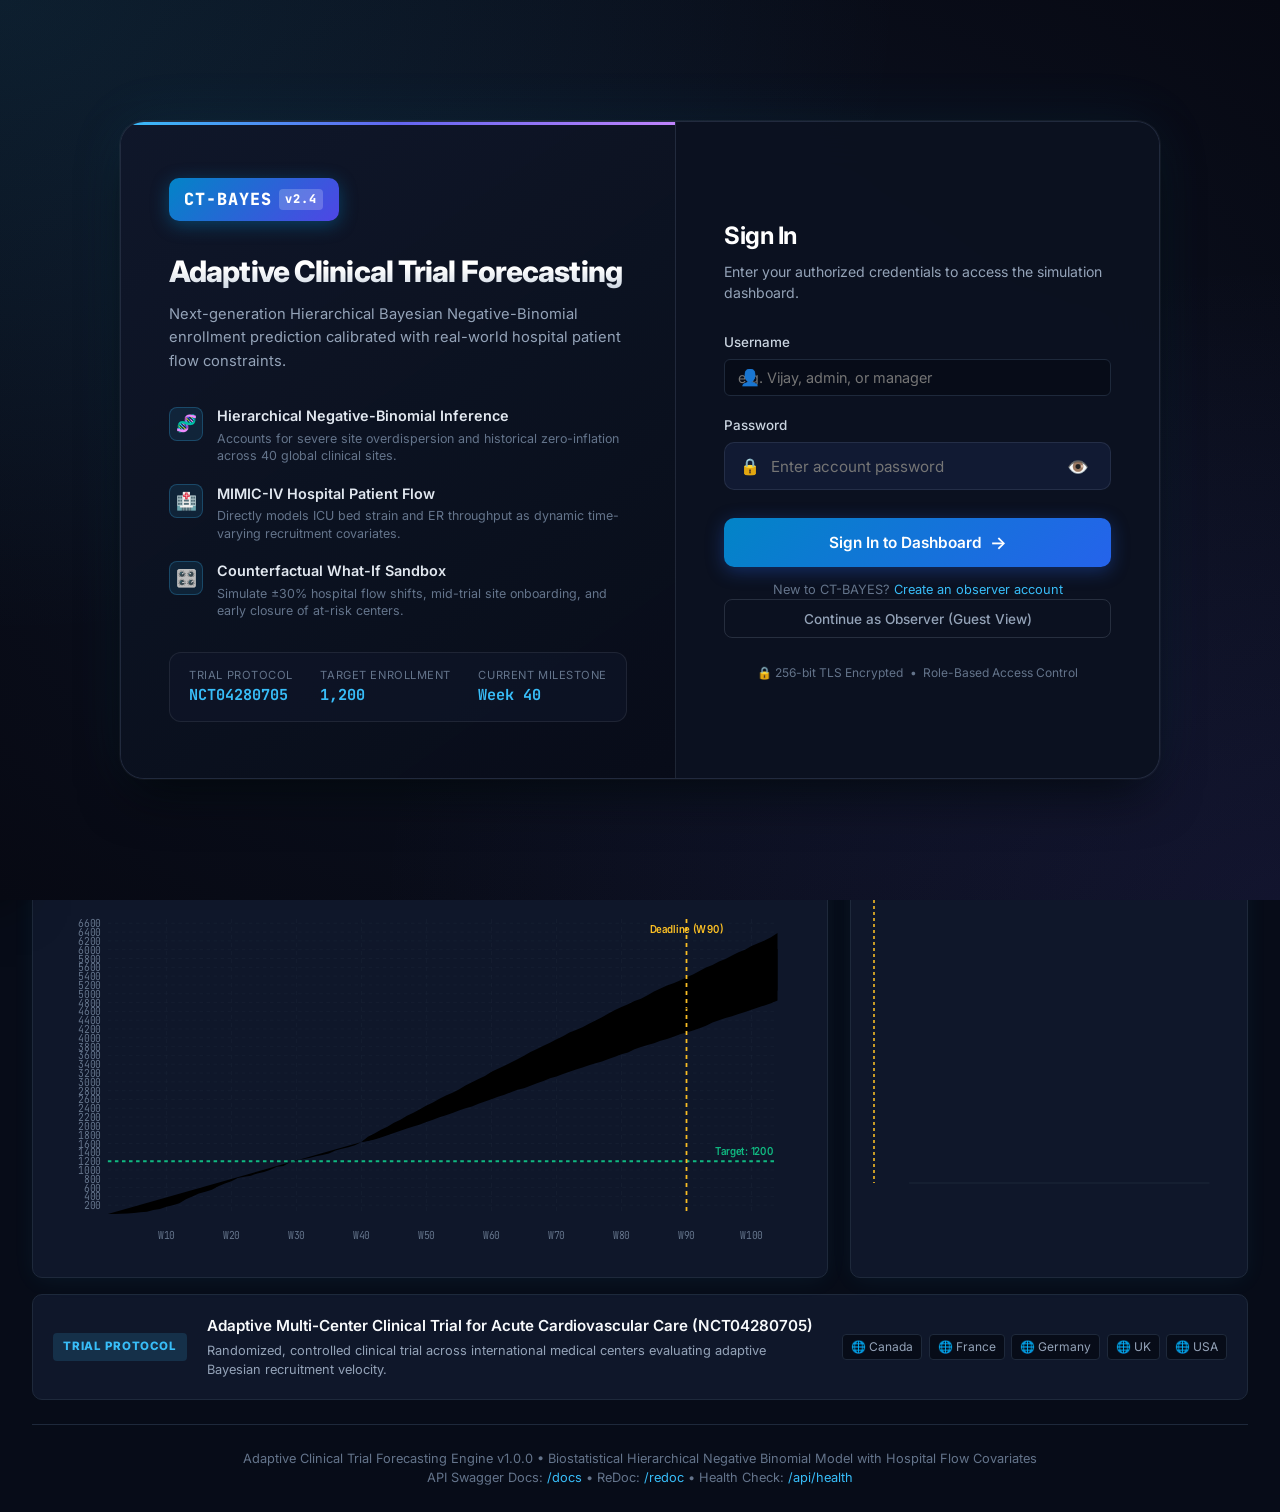
==== commit 2aaa414c: "Add MySQL-backed portal and Windows desktop launcher" ====
--- a/frontend/index.html
+++ b/frontend/index.html
@@ -83,7 +83,7 @@
         <div id="auth-login-alert" class="alert-box"></div>
 
         <!-- Credential Form -->
-        <form id="combined-login-form" autocomplete="on" onsubmit="return false;">
+        <form id="combined-login-form" autocomplete="on" onsubmit="event.preventDefault();">
           <!-- Username -->
           <div class="form-group-wrap">
             <div class="form-label-row">
@@ -127,24 +127,7 @@
             <span style="font-size:1.1rem;">&rarr;</span>
           </button>
 
-          <!-- Divider -->
-          <div class="form-divider-row">
-            <span>Quick Sign In</span>
-          </div>
-
-          <!-- Quick 1-Click Credentials -->
-          <div class="preset-chips-title">One-Click Authorized Accounts</div>
-          <div class="preset-chips-grid">
-            <button type="button" class="chip-btn-auth chip-gold-auth" id="chip-login-vijay" title="Dedicated Owner Superuser">
-              👑 Vijay (1704)
-            </button>
-            <button type="button" class="chip-btn-auth" id="chip-login-manager" title="Operations Director">
-              🛡️ Management (admin123)
-            </button>
-            <button type="button" class="chip-btn-auth" id="chip-login-admin" title="Lead Administrator">
-              👑 Admin (admin123)
-            </button>
-          </div>
+          <p class="portal-form-switch">New to CT-BAYES? <a href="/register.html">Create an observer account</a></p>
 
           <!-- Guest View Button -->
           <button type="button" id="btn-enter-guest" class="btn-guest-action">
@@ -202,7 +185,6 @@
           </div>
           <div class="drawer-user-actions" style="margin-top:0.75rem; display:flex; gap:0.4rem; flex-wrap:wrap;">
             <button id="btn-change-pwd" class="btn-chip" title="Change Password">🔑 Password</button>
-            <button id="btn-switch-role" class="btn-chip" title="Cycle Account Role">🔄 Switch Role</button>
             <button id="btn-open-ingest" class="btn-chip btn-accent" style="display:none;" title="Ingest Weekly Batch">+ Ingest Batch</button>
             <button id="btn-logout" class="btn-chip btn-ghost" title="Sign out">Logout</button>
           </div>
@@ -376,6 +358,13 @@
         </div>
       </div>
       <div class="header-actions">
+        <nav class="site-nav" aria-label="Website pages">
+          <a href="/" aria-current="page">Dashboard</a>
+          <a href="/about.html">About</a>
+          <a href="/login.html">Sign in</a>
+          <a href="/login.html?role=admin">Admin</a>
+          <a href="/register.html">Register</a>
+        </nav>
         <!-- Fast Trigger to open sliding drawer -->
         <button id="btn-header-open-drawer" class="btn-primary btn-sm" title="Open Left Corner Control Dashboard">
           <span>⚡ Open Control Dashboard</span>
@@ -686,7 +675,7 @@
           <span class="notice-icon">🔒</span>
           <span>
             <strong>Guest View (Read-Only)</strong>: Simulation parameters and site closure interventions require <strong>Vijay (Admin)</strong> or <strong>Management</strong> credentials. 
-            <a href="#" id="link-switch-to-manager">Sign In with Authorized Account</a> to unlock live sandbox sliders.
+            <a href="/login.html">Sign in with a management account</a> to unlock live sandbox sliders.
           </span>
         </div>
 
--- a/frontend/style.css
+++ b/frontend/style.css
@@ -2352,6 +2352,7 @@
   opacity: 0;
   visibility: hidden;
   pointer-events: none;
+  display: none !important;
 }
 
 .auth-wrapper {
@@ -2768,3 +2769,221 @@
     padding: 2.5rem 2rem;
   }
 }
+
+.portal-body {
+  min-height: 100vh;
+  background: linear-gradient(180deg, #0b1423 0%, var(--bg-primary) 38rem);
+}
+
+.portal-header {
+  min-height: 76px;
+  padding: 0.9rem clamp(1rem, 4vw, 3.5rem);
+  display: flex;
+  align-items: center;
+  justify-content: space-between;
+  gap: 1.5rem;
+  border-bottom: 1px solid var(--border-color);
+  background: rgba(7, 12, 24, 0.82);
+}
+
+.portal-brand,
+.portal-nav,
+.portal-nav a {
+  display: flex;
+  align-items: center;
+}
+
+.portal-brand {
+  gap: 0.8rem;
+  color: var(--text-primary);
+  text-decoration: none;
+  font-size: 0.72rem;
+  font-weight: 700;
+  letter-spacing: 0.08em;
+  white-space: nowrap;
+}
+
+.portal-nav {
+  gap: 0.35rem;
+  flex-wrap: wrap;
+  justify-content: flex-end;
+}
+
+.portal-nav a {
+  min-height: 38px;
+  padding: 0.45rem 0.7rem;
+  color: var(--text-secondary);
+  border-radius: 6px;
+  text-decoration: none;
+  font-size: 0.82rem;
+}
+
+.portal-nav a:hover,
+.portal-nav a[aria-current="page"] {
+  color: var(--text-primary);
+  background: var(--bg-hover);
+}
+
+.portal-nav .portal-nav-primary {
+  color: #07131d;
+  background: var(--accent-teal);
+  font-weight: 700;
+}
+
+.portal-main {
+  width: min(1120px, calc(100% - 2rem));
+  margin: 0 auto;
+  padding: clamp(2.5rem, 7vh, 5rem) 0 4rem;
+  animation: portal-enter 0.35s ease-out both;
+}
+
+@keyframes portal-enter {
+  from { opacity: 0; transform: translateY(8px); }
+  to { opacity: 1; transform: translateY(0); }
+}
+
+.portal-eyebrow {
+  color: var(--accent-teal);
+  font: 600 0.72rem var(--font-mono);
+}
+
+.portal-intro h1,
+.portal-auth-intro h1 {
+  max-width: 760px;
+  margin: 0.9rem 0 1rem;
+  font-size: 3rem;
+  line-height: 1.08;
+  font-weight: 600;
+}
+
+.portal-lede {
+  max-width: 720px;
+  color: var(--text-secondary);
+  font-size: 1.08rem;
+  line-height: 1.75;
+}
+
+.portal-live-status {
+  display: inline-flex;
+  margin-top: 1.5rem;
+  padding: 0.55rem 0.8rem;
+  border: 1px solid var(--border-color);
+  border-radius: 6px;
+  color: var(--text-secondary);
+  font: 0.76rem var(--font-mono);
+}
+
+.portal-live-status.is-online { color: var(--accent-green); border-color: var(--accent-green); }
+.portal-live-status.is-offline { color: var(--accent-red); border-color: var(--accent-red); }
+
+.about-metrics {
+  display: grid;
+  grid-template-columns: repeat(4, minmax(0, 1fr));
+  margin: 3rem 0;
+  border-top: 1px solid var(--border-color);
+  border-bottom: 1px solid var(--border-color);
+}
+
+.about-metric {
+  display: grid;
+  gap: 0.5rem;
+  padding: 1.2rem 1rem;
+  border-right: 1px solid var(--border-color);
+}
+
+.about-metric:last-child { border-right: 0; }
+.about-metric span { color: var(--text-muted); font-size: 0.76rem; text-transform: uppercase; }
+.about-metric strong { font: 600 1rem var(--font-mono); overflow-wrap: anywhere; }
+
+.about-section {
+  display: grid;
+  grid-template-columns: minmax(220px, 0.8fr) minmax(0, 1.2fr);
+  gap: 3rem;
+  padding: 2.3rem 0;
+  border-bottom: 1px solid var(--border-color);
+}
+
+.about-section-heading h2 { margin-top: 0.7rem; font-size: 1.5rem; font-weight: 600; }
+.about-copy { color: var(--text-secondary); line-height: 1.8; }
+.about-copy p + p { margin-top: 1rem; }
+.about-links { display: flex; flex-wrap: wrap; gap: 0.65rem 1.4rem; margin-top: 1.4rem; }
+.about-links a, .portal-text-link { color: var(--accent-blue); text-decoration: none; }
+.about-links a:hover, .portal-text-link:hover { text-decoration: underline; }
+
+.portal-auth-main {
+  display: grid;
+  grid-template-columns: minmax(0, 1fr) minmax(340px, 440px);
+  align-items: center;
+  gap: clamp(2rem, 7vw, 6rem);
+  min-height: calc(100vh - 150px);
+}
+
+.portal-auth-intro h1 { font-size: 2.7rem; }
+.portal-text-link { display: inline-block; margin-top: 1.5rem; }
+
+.portal-form-panel {
+  padding: 1.5rem;
+  border: 1px solid var(--border-color);
+  border-radius: 8px;
+  background: var(--bg-card);
+  box-shadow: var(--card-glow);
+}
+
+.portal-form-heading {
+  display: flex;
+  align-items: center;
+  justify-content: space-between;
+  gap: 0.75rem;
+  margin-bottom: 1.4rem;
+}
+
+.portal-form-heading h2 { font-size: 1.1rem; font-weight: 600; }
+.portal-role-label { color: var(--text-muted); font: 0.65rem var(--font-mono); }
+.portal-field { display: grid; gap: 0.45rem; margin: 0.9rem 0; color: var(--text-secondary); font-size: 0.83rem; }
+.portal-field input { width: 100%; min-height: 44px; padding: 0.65rem 0.75rem; border: 1px solid var(--border-color); border-radius: 5px; background: var(--bg-primary); color: var(--text-primary); font: inherit; }
+.portal-field input:focus { outline: 2px solid var(--accent-blue); outline-offset: 1px; }
+.portal-submit { width: 100%; min-height: 46px; display: flex; justify-content: space-between; align-items: center; margin-top: 0.7rem; padding: 0.7rem 0.9rem; border: 0; border-radius: 5px; background: var(--accent-teal); color: #07131d; font-weight: 700; }
+.portal-submit:disabled { cursor: wait; opacity: 0.65; }
+.portal-message { min-height: 1.3rem; margin: 0.5rem 0; color: var(--accent-green); font-size: 0.82rem; }
+.portal-message.is-error { color: var(--accent-red); }
+.portal-message.is-success { color: var(--accent-green); }
+.portal-form-footnote { margin-top: 1.2rem; color: var(--text-muted); font-size: 0.8rem; }
+.portal-form-footnote a { color: var(--accent-blue); text-decoration: none; }
+.portal-form-footnote a:hover { text-decoration: underline; }
+.portal-form-switch { margin-top: 0.8rem; color: var(--text-muted); font-size: 0.8rem; text-align: center; }
+.portal-form-switch a { color: var(--accent-blue); text-decoration: none; }
+.portal-form-switch a:hover { text-decoration: underline; }
+.portal-footer { display: flex; justify-content: space-between; gap: 1rem; padding: 1rem clamp(1rem, 4vw, 3.5rem); border-top: 1px solid var(--border-color); color: var(--text-muted); font-size: 0.72rem; }
+
+.site-nav { display: flex; align-items: center; gap: 0.25rem; flex-wrap: wrap; }
+.site-nav a { padding: 0.4rem 0.5rem; color: var(--text-secondary); border-radius: 5px; text-decoration: none; font-size: 0.78rem; white-space: nowrap; }
+.site-nav a:hover { color: var(--text-primary); background: var(--bg-hover); }
+
+@media (max-width: 900px) {
+  .portal-auth-main { grid-template-columns: 1fr; max-width: 680px; }
+  .portal-auth-intro h1, .portal-intro h1 { font-size: 2.2rem; }
+  .about-section { grid-template-columns: 1fr; gap: 1.2rem; }
+  .site-nav { width: 100%; order: 3; }
+  .app-header { flex-wrap: wrap; }
+  .header-actions { width: 100%; min-width: 0; flex-wrap: wrap; }
+}
+
+@media (max-width: 600px) {
+  .portal-header { align-items: flex-start; flex-direction: column; }
+  .portal-nav { width: 100%; justify-content: flex-start; }
+  .portal-nav a { padding-inline: 0.55rem; }
+  .app-header .brand { width: 100%; min-width: 0; flex-wrap: wrap; gap: 0.75rem; }
+  .app-header .brand > div:last-child { flex: 1 1 100%; min-width: 0; }
+  .app-header .brand h1 { font-size: 1.15rem; }
+  .app-header .brand .subtitle { font-size: 0.76rem; }
+  .header-actions { min-width: 0; }
+  .header-actions .site-nav { width: 100%; min-width: 0; justify-content: space-between; gap: 0; }
+  .header-actions .site-nav a { padding: 0.35rem 0.25rem; font-size: 0.7rem; }
+  #btn-header-open-drawer { width: 100%; justify-content: center; }
+  .about-metrics { grid-template-columns: repeat(2, minmax(0, 1fr)); }
+  .about-metric:nth-child(2) { border-right: 0; }
+  .about-metric:nth-child(-n+2) { border-bottom: 1px solid var(--border-color); }
+  .portal-footer { flex-direction: column; }
+  .portal-form-panel { padding: 1.1rem; }
+  .portal-main { width: min(100% - 1.25rem, 1120px); }
+}
